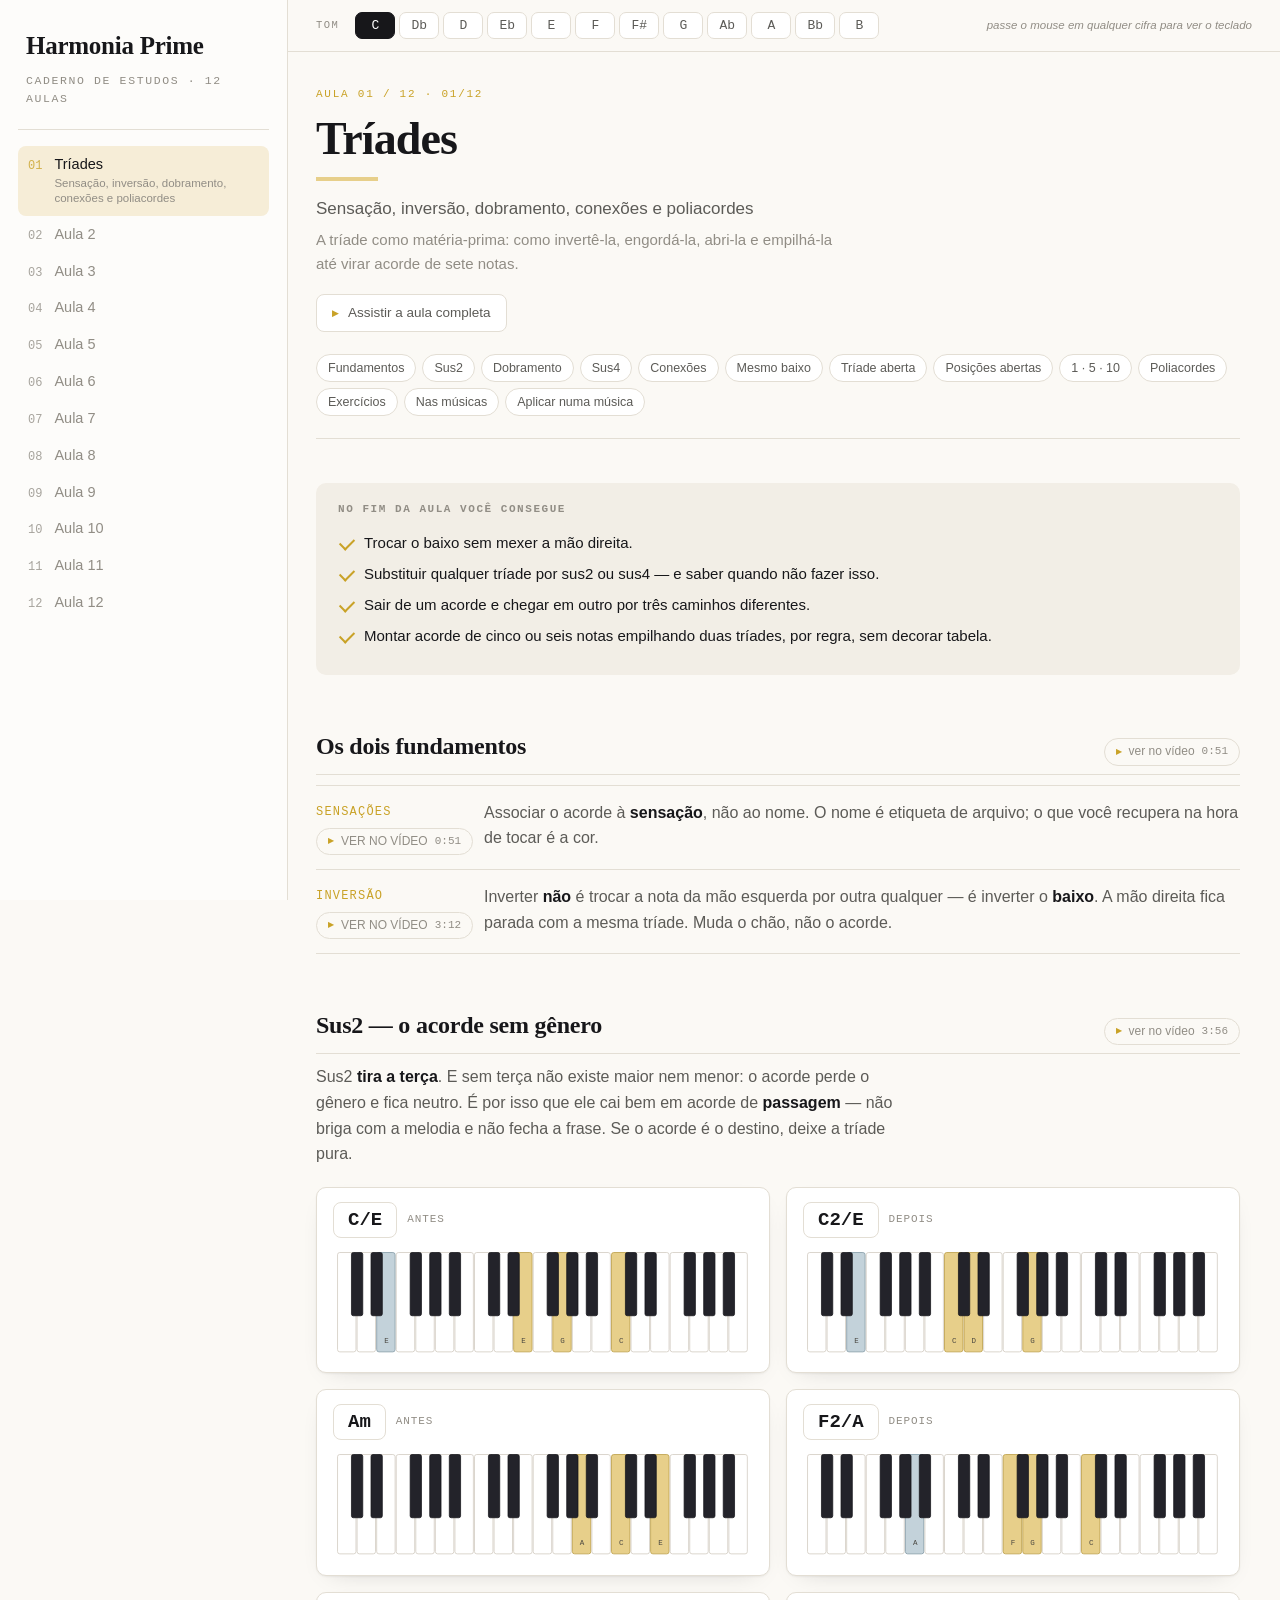
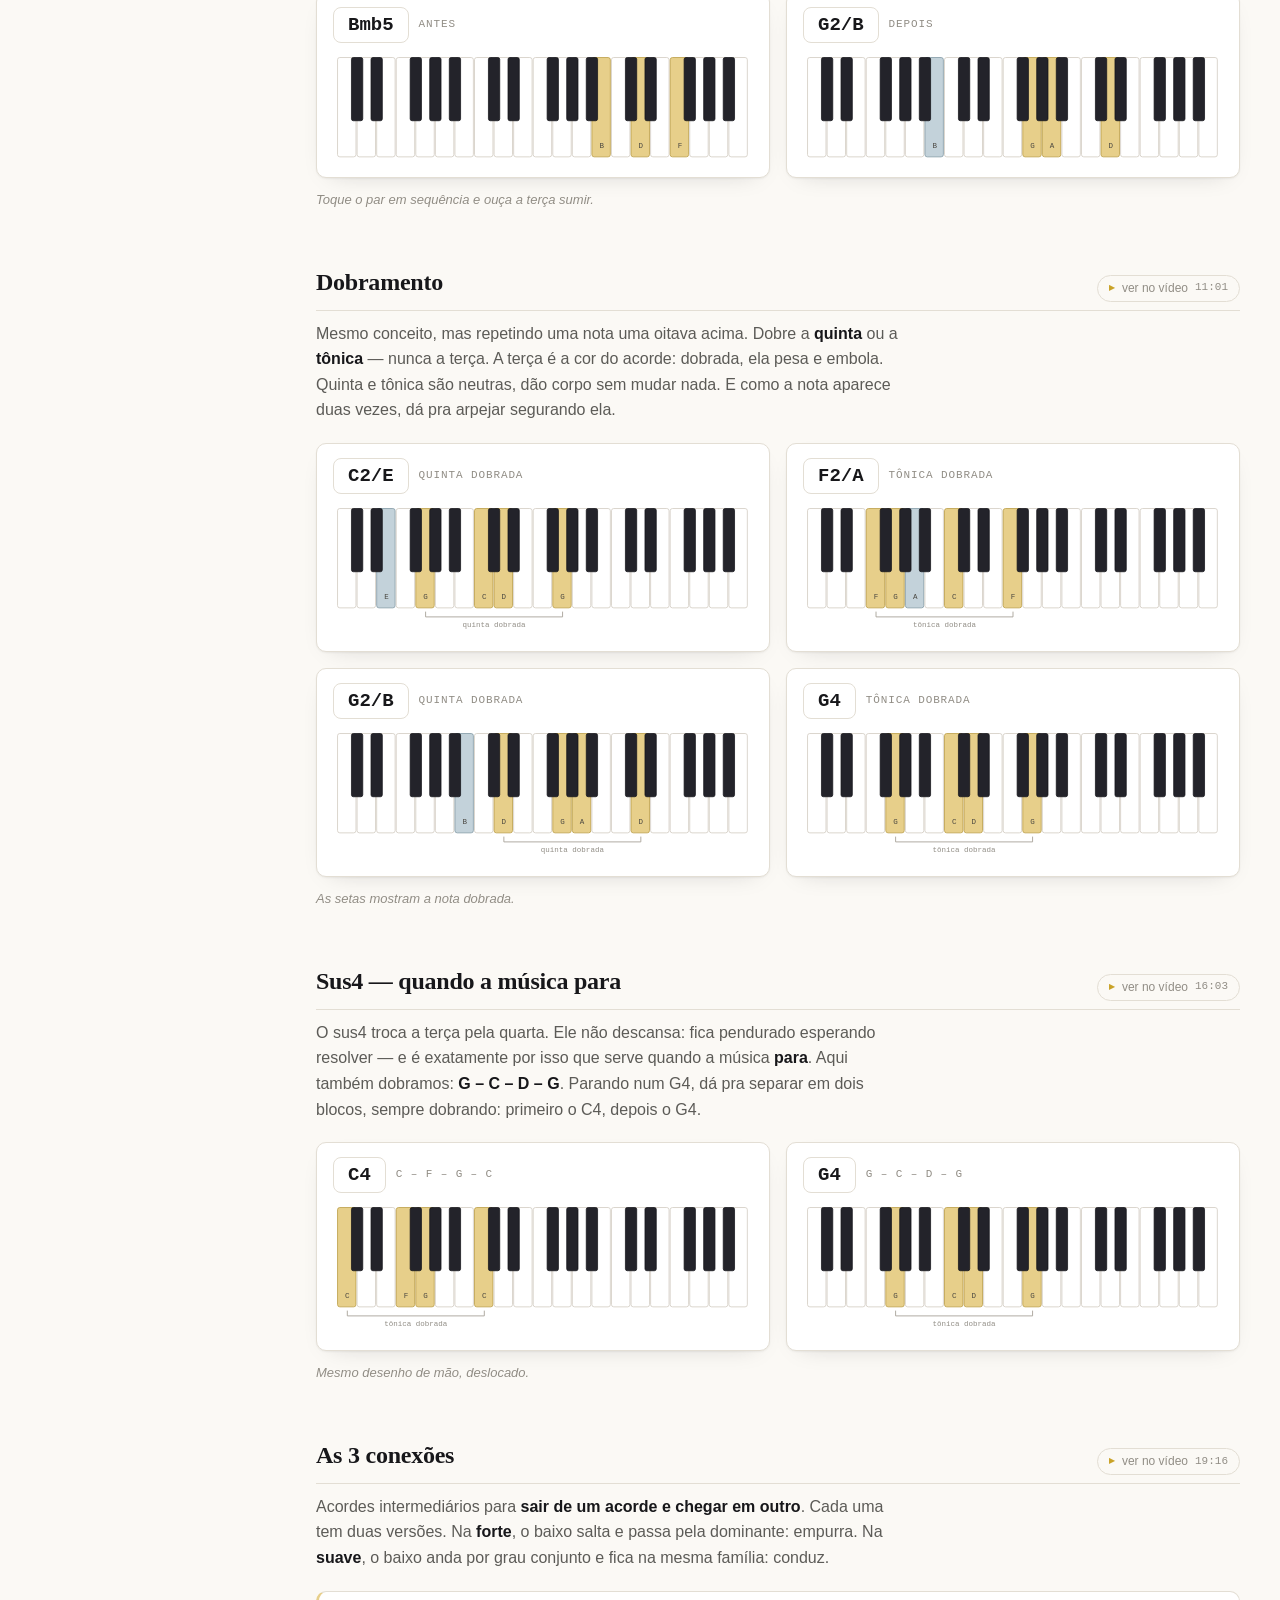
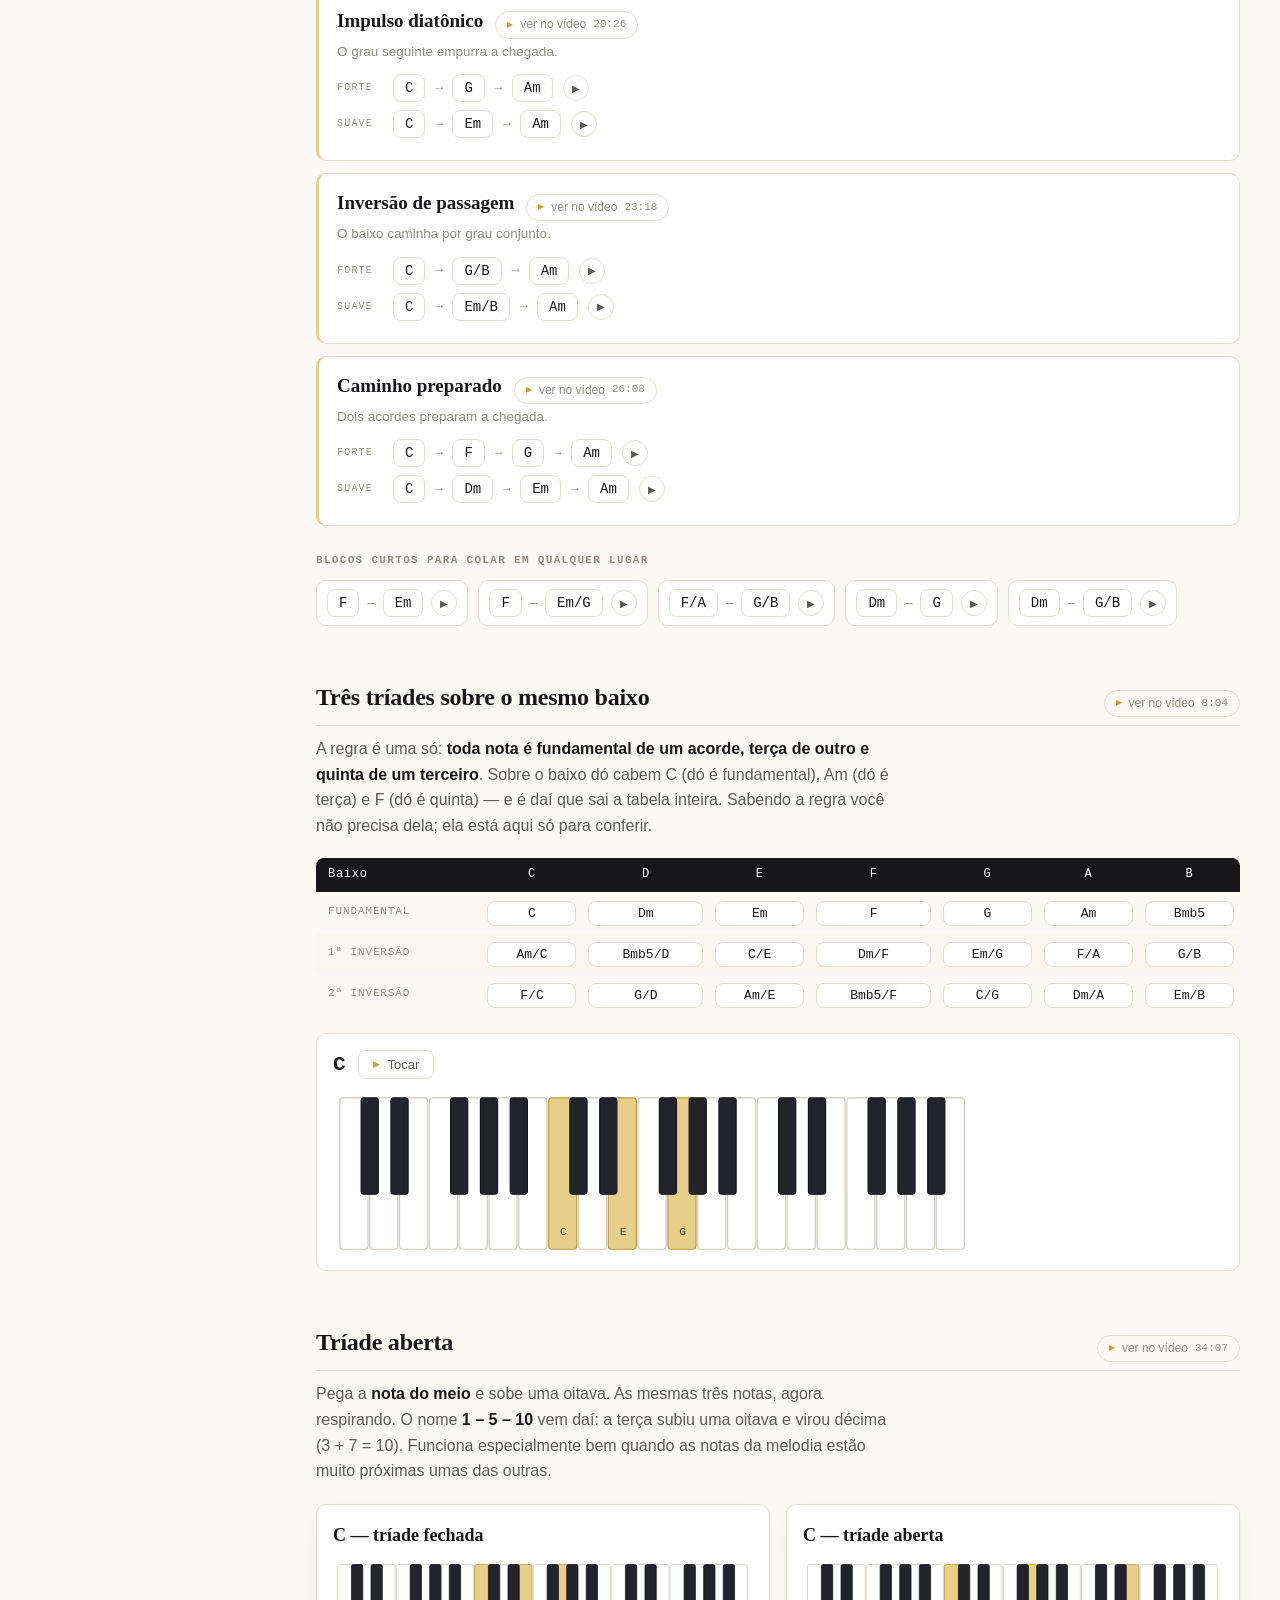
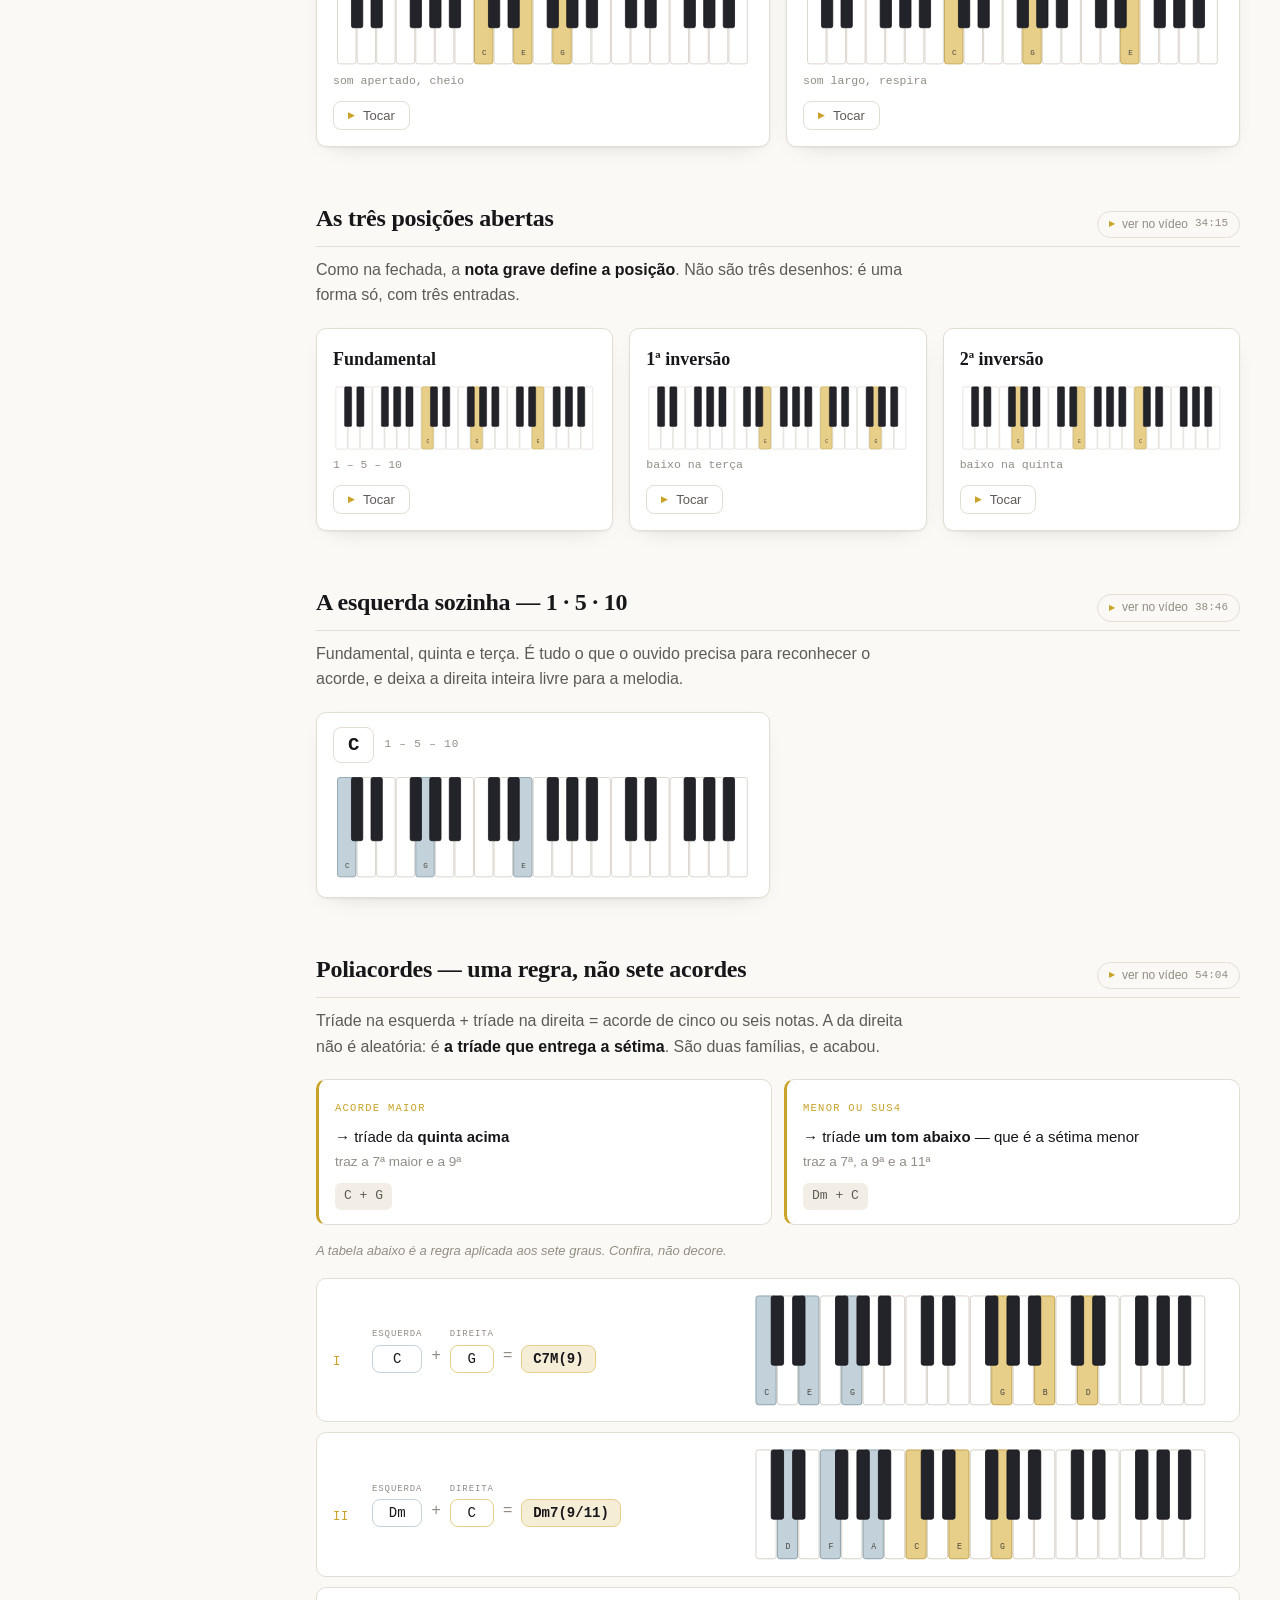
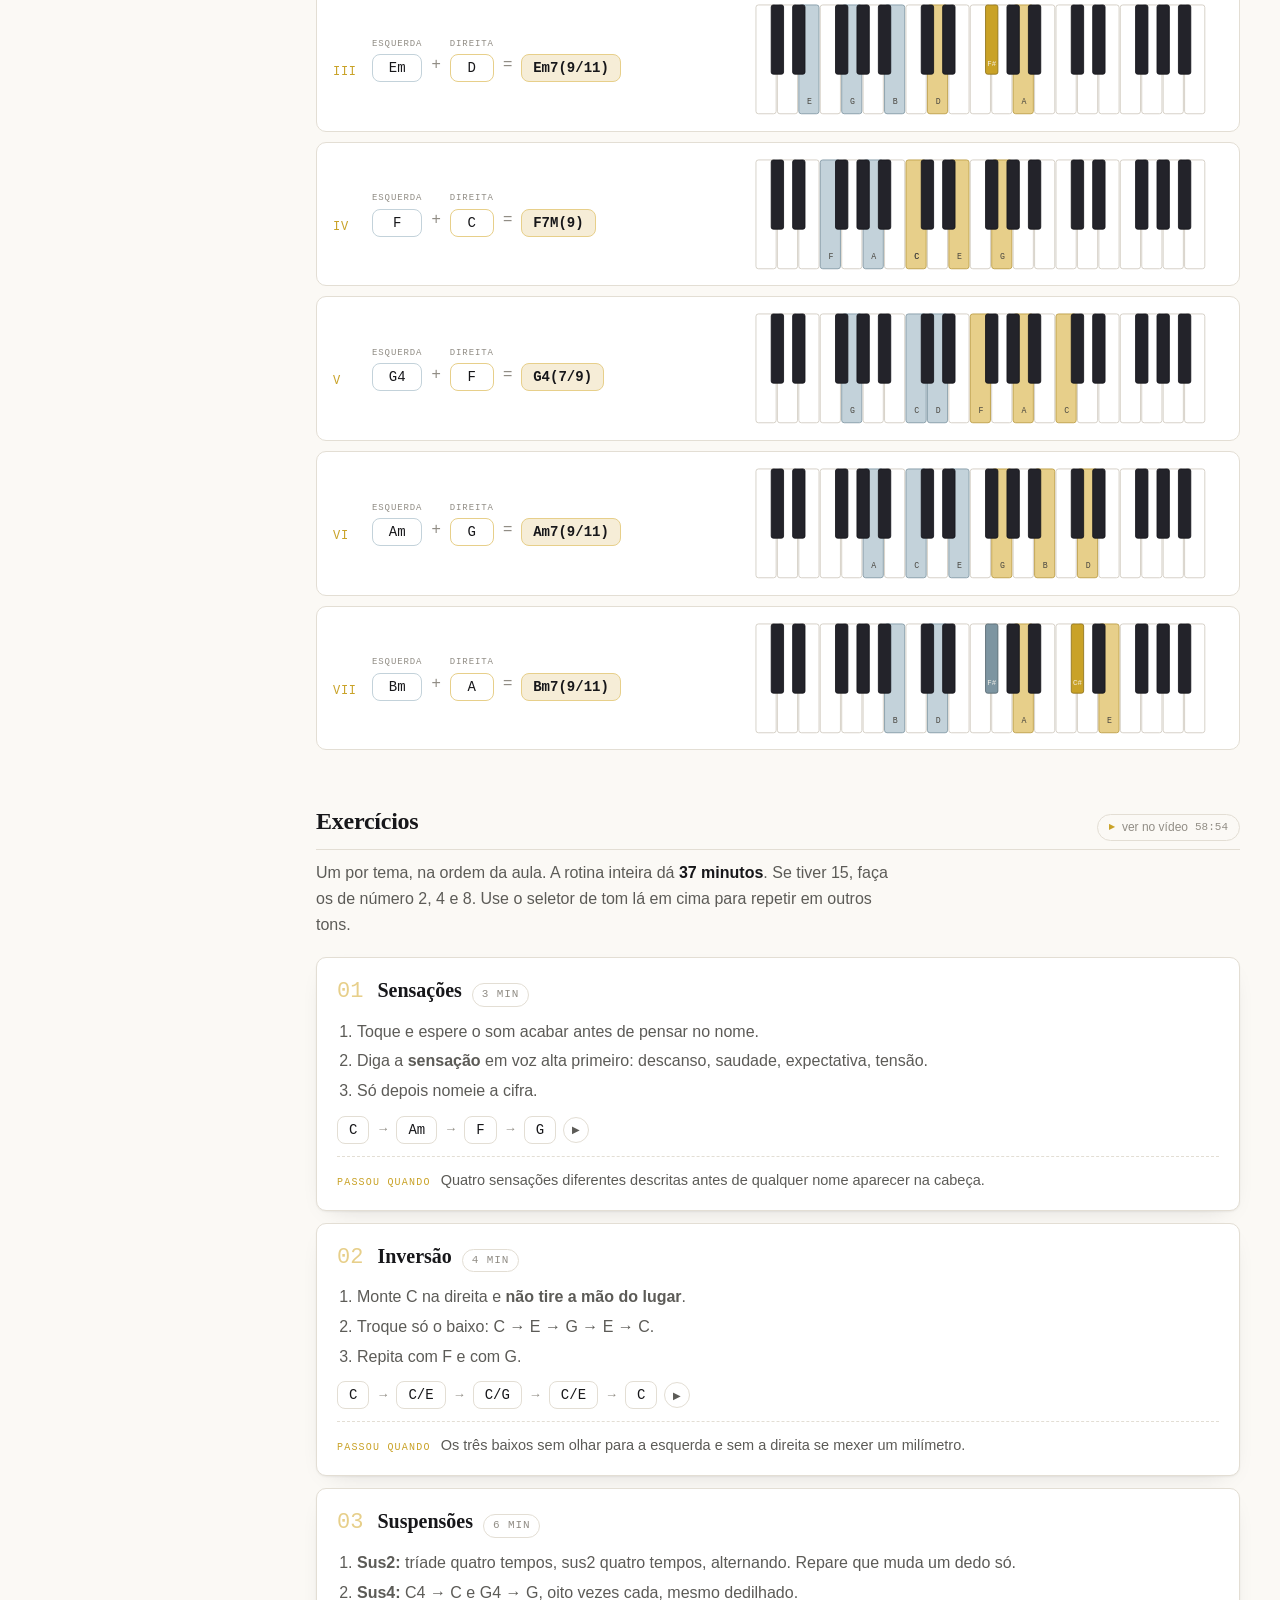
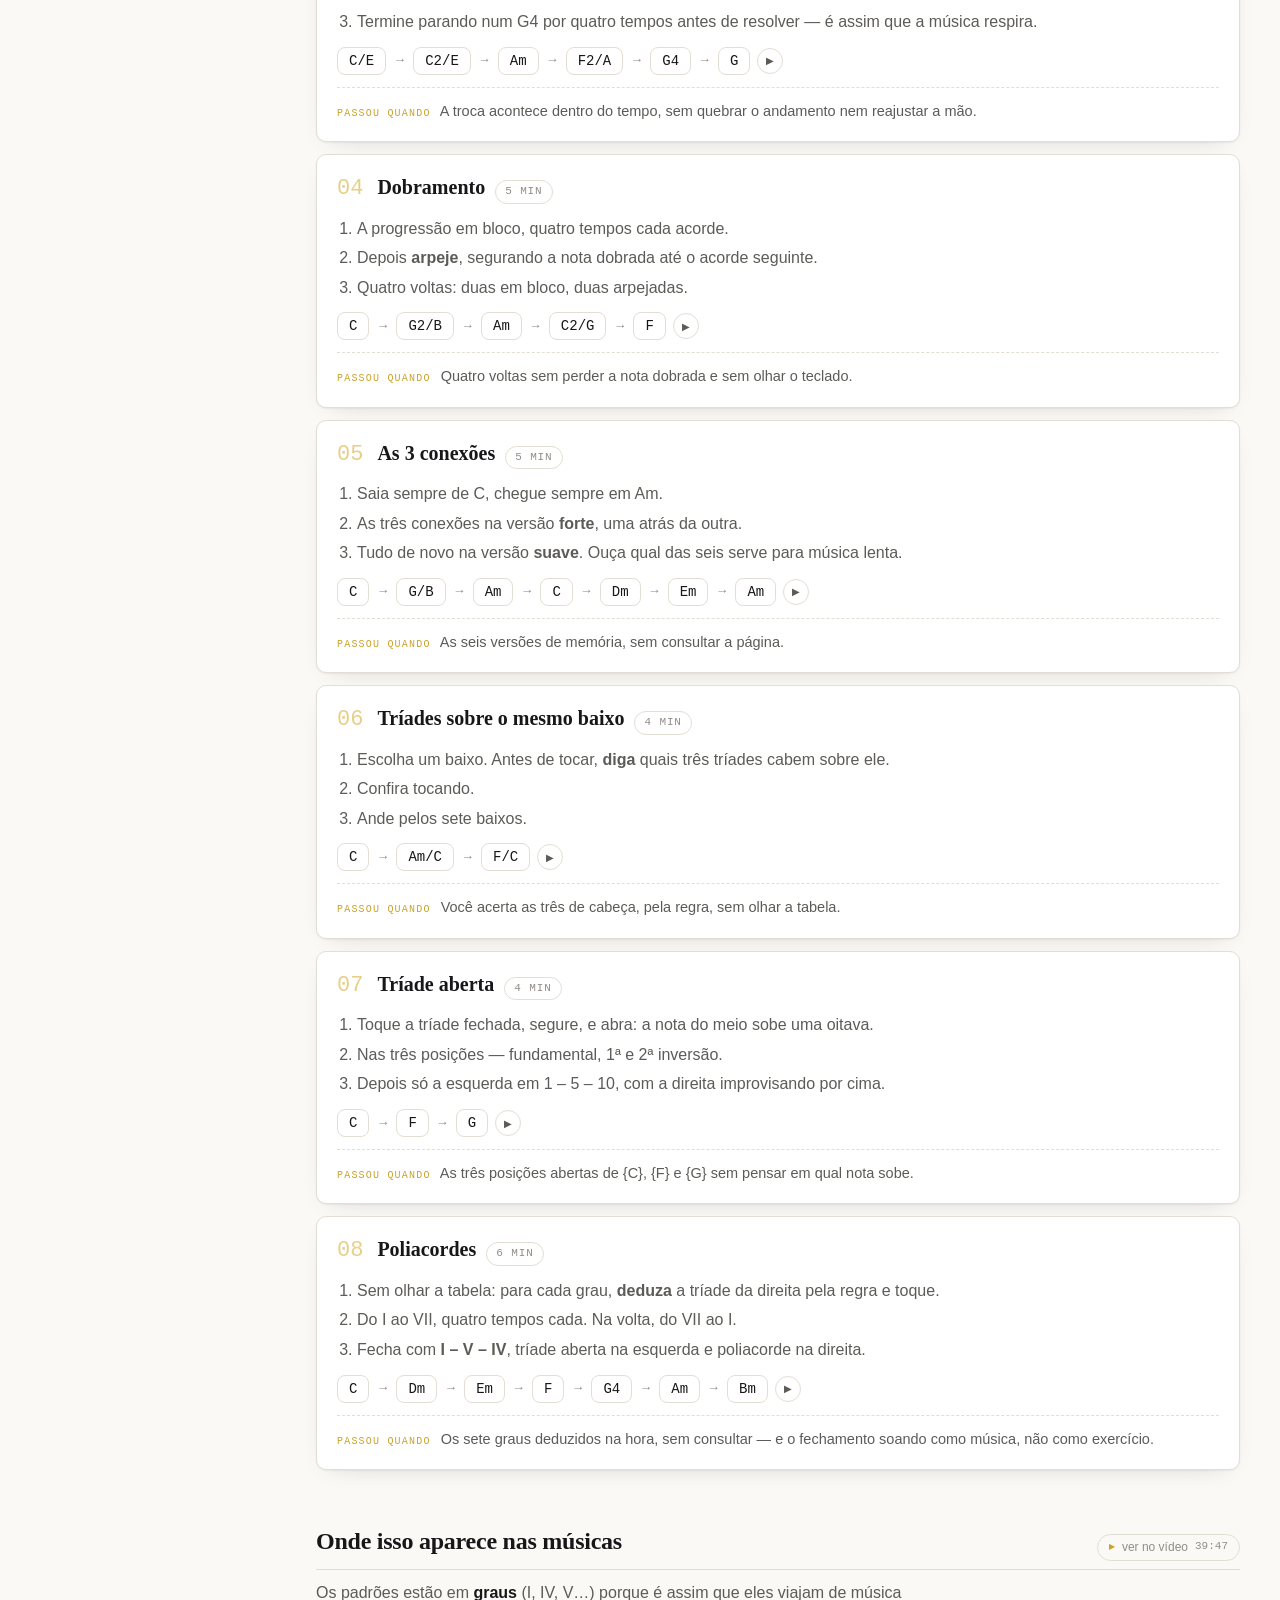
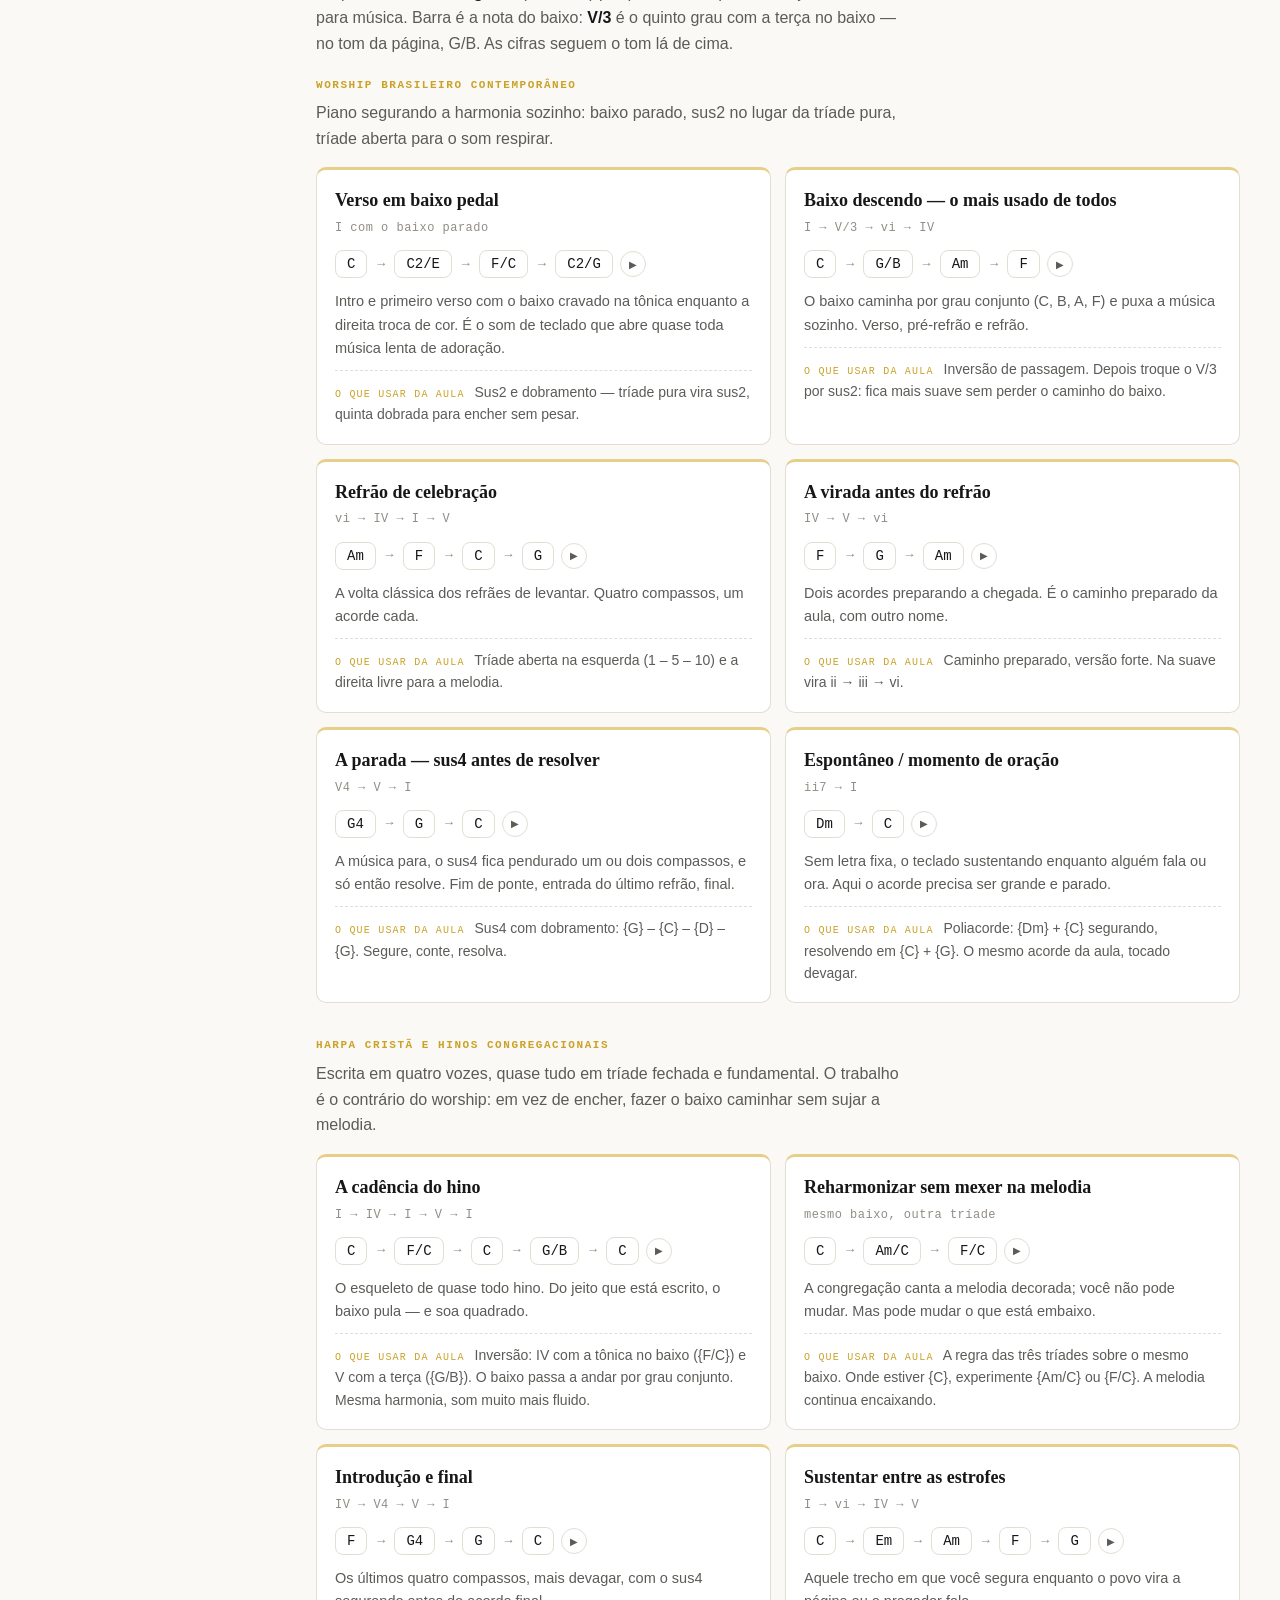
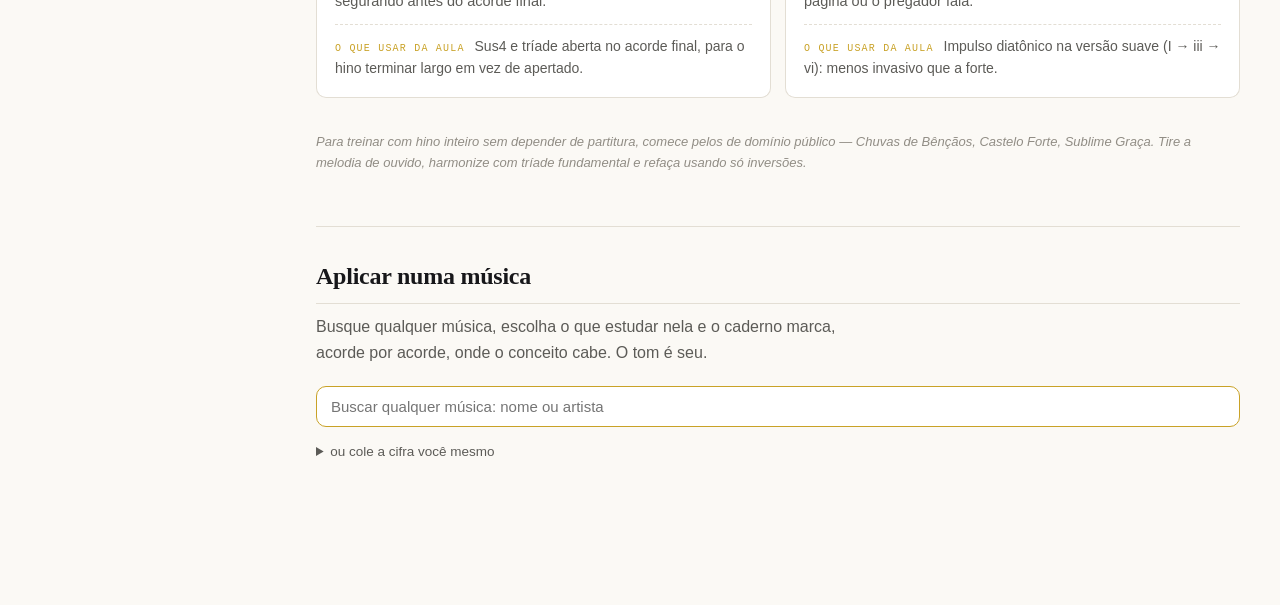
==== index.html @ dd2d5e4b "chore: move o site para a raiz para publicar no GitHub Pages O Pages só serve da raiz do repositório" ====
<!DOCTYPE html>
<html lang="pt-BR">
<head>
<meta charset="utf-8">
<meta name="viewport" content="width=device-width, initial-scale=1, viewport-fit=cover">
<title>Harmonia Prime — caderno de estudos</title>
<meta name="description" content="Caderno interativo de harmonia: anotações das aulas com teclado, som e transposição de tom.">
<meta name="theme-color" content="#fbf9f5">
<link rel="stylesheet" href="css/estilo.css">
<link rel="icon" href="data:image/svg+xml,<svg xmlns='http://www.w3.org/2000/svg' viewBox='0 0 32 32'><rect width='32' height='32' rx='6' fill='%2317171a'/><rect x='7' y='8' width='4' height='16' fill='%23fff'/><rect x='12' y='8' width='4' height='16' fill='%23c9a227'/><rect x='17' y='8' width='4' height='16' fill='%23fff'/><rect x='22' y='8' width='3' height='16' fill='%23c9a227'/></svg>">
</head>
<body>

<div class="layout">

  <aside class="lateral" id="lateral">
    <div class="marca">
      <h1>Harmonia Prime</h1>
      <p class="sub">Caderno de estudos · 12 aulas</p>
    </div>
    <nav id="lista-aulas"></nav>
  </aside>

  <div id="fundo-menu"></div>

  <div class="principal">
    <div class="barra-tom">
      <button id="abrir-menu" type="button" aria-label="Abrir menu de aulas">☰</button>
      <span class="rotulo">Tom</span>
      <div id="seletor-tom"></div>
      <span class="pista">passe o mouse em qualquer cifra para ver o teclado</span>
    </div>
    <main class="conteudo" id="conteudo"></main>
  </div>

</div>

<script src="js/musica.js"></script>
<script src="js/teclado.js"></script>
<script src="js/cifras.js"></script>
<script src="js/aplicar.js"></script>
<script src="conteudo/aulas.js"></script>
<script src="js/app.js"></script>
</body>
</html>
---- css/estilo.css ----
/* ===========================================================
   Harmonia Prime — estilo
   =========================================================== */

:root {
  --fundo: #fbf9f5;
  --fundo-cartao: #ffffff;
  --fundo-suave: #f2eee6;
  --tinta: #17171a;
  --tinta-suave: #5c5b57;
  --tinta-fraca: #918d85;
  --linha: #e3ded4;
  --ouro: #c9a227;
  --ouro-claro: #e7cf8a;
  --ouro-fundo: #f6edd7;
  --aco: #8fa6b2;
  --aco-claro: #c3d2da;
  --serif: 'Iowan Old Style', 'Palatino Linotype', Palatino, Georgia, 'Times New Roman', serif;
  --sans: -apple-system, BlinkMacSystemFont, 'Segoe UI', Inter, Roboto, Helvetica, Arial, sans-serif;
  --mono: ui-monospace, SFMono-Regular, Menlo, Consolas, monospace;
  --raio: 10px;
  --sombra: 0 1px 2px rgba(23, 23, 26, .05), 0 8px 24px -16px rgba(23, 23, 26, .25);
}

* { box-sizing: border-box; }

html { -webkit-text-size-adjust: 100%; }

body {
  margin: 0;
  background: var(--fundo);
  color: var(--tinta);
  font-family: var(--sans);
  font-size: 16px;
  line-height: 1.6;
  -webkit-font-smoothing: antialiased;
}

button { font-family: inherit; cursor: pointer; }

/* ---------- estrutura ---------- */

.layout { display: flex; min-height: 100vh; }

.lateral {
  width: 288px;
  flex: 0 0 288px;
  border-right: 1px solid var(--linha);
  background: #fdfcfa;
  padding: 26px 18px 40px;
  position: sticky;
  top: 0;
  height: 100vh;
  overflow-y: auto;
}

.marca { padding: 0 8px 20px; border-bottom: 1px solid var(--linha); margin-bottom: 16px; }
.marca h1 {
  font-family: var(--serif);
  font-size: 25px;
  margin: 0;
  letter-spacing: -.01em;
}
.marca .sub {
  font-size: 11.5px;
  text-transform: uppercase;
  letter-spacing: .14em;
  color: var(--tinta-fraca);
  margin: 6px 0 0;
  font-family: var(--mono);
}

.item-aula {
  display: flex;
  gap: 12px;
  align-items: baseline;
  width: 100%;
  text-align: left;
  background: none;
  border: 0;
  border-radius: 8px;
  padding: 9px 10px;
  color: var(--tinta-suave);
  transition: background .12s, color .12s;
}
.item-aula:hover { background: var(--fundo-suave); color: var(--tinta); }
.item-aula.atual { background: var(--ouro-fundo); color: var(--tinta); }
.item-aula.atual .item-num { color: var(--ouro); }
.item-aula.pendente { color: var(--tinta-fraca); }
.item-num { font-family: var(--mono); font-size: 12px; opacity: .8; }
.item-txt { display: flex; flex-direction: column; }
.item-titulo { font-size: 14.5px; line-height: 1.3; }
.item-sub { font-size: 11.5px; color: var(--tinta-fraca); line-height: 1.35; margin-top: 2px; }

.principal { flex: 1; min-width: 0; }

/* ---------- barra de tom ---------- */

.barra-tom {
  position: sticky;
  top: 0;
  z-index: 20;
  background: rgba(251, 249, 245, .93);
  backdrop-filter: blur(8px);
  border-bottom: 1px solid var(--linha);
  padding: 10px 28px;
  display: flex;
  align-items: center;
  gap: 14px;
}
.barra-tom .rotulo {
  font-family: var(--mono);
  font-size: 10.5px;
  letter-spacing: .14em;
  text-transform: uppercase;
  color: var(--tinta-fraca);
  white-space: nowrap;
}
#seletor-tom { display: flex; gap: 4px; overflow-x: auto; scrollbar-width: none; padding: 2px; }
#seletor-tom::-webkit-scrollbar { display: none; }
.tom {
  border: 1px solid var(--linha);
  background: #fff;
  color: var(--tinta-suave);
  border-radius: 7px;
  padding: 5px 10px;
  font-size: 13px;
  font-family: var(--mono);
  min-width: 40px;
  transition: all .12s;
}
.tom:hover { border-color: var(--ouro-claro); color: var(--tinta); }
.tom.atual {
  background: var(--tinta);
  border-color: var(--tinta);
  color: #fff;
}

.barra-tom .pista {
  margin-left: auto;
  font-size: 11.5px;
  color: var(--tinta-fraca);
  white-space: nowrap;
  font-style: italic;
}
@media (max-width: 1180px) { .barra-tom .pista { display: none; } }

#abrir-menu {
  display: none;
  border: 1px solid var(--linha);
  background: #fff;
  border-radius: 8px;
  padding: 6px 10px;
  font-size: 16px;
  line-height: 1;
}

#fundo-menu { display: none; }

/* ---------- conteúdo ---------- */

.conteudo { padding: 34px 28px 100px; max-width: 980px; }

.cabecalho-aula { margin-bottom: 40px; }
.aula-kicker {
  font-family: var(--mono);
  font-size: 11px;
  letter-spacing: .16em;
  text-transform: uppercase;
  color: var(--ouro);
  margin: 0 0 10px;
}
.aula-titulo {
  font-family: var(--serif);
  font-size: clamp(32px, 5vw, 46px);
  line-height: 1.08;
  margin: 0;
  letter-spacing: -.02em;
}
.aula-titulo::after {
  content: '';
  display: block;
  width: 62px;
  height: 4px;
  background: var(--ouro-claro);
  margin-top: 14px;
}
.aula-subtitulo { font-size: 17px; color: var(--tinta-suave); margin: 14px 0 0; }
.aula-resumo { font-size: 15px; color: var(--tinta-fraca); margin: 6px 0 0; max-width: 62ch; }

/* ver no vídeo */
.titulo-bloco { display: flex; align-items: baseline; justify-content: space-between; gap: 16px; flex-wrap: wrap; }
.ver-video {
  font-family: var(--sans);
  font-size: 12px;
  font-weight: 400;
  letter-spacing: 0;
  color: var(--tinta-fraca);
  text-decoration: none;
  border: 1px solid var(--linha);
  border-radius: 999px;
  padding: 3px 11px;
  display: inline-flex;
  align-items: center;
  gap: 7px;
  white-space: nowrap;
  transition: all .12s;
}
.ver-video:hover { border-color: var(--ouro); color: var(--tinta); background: var(--ouro-fundo); }
.ver-video .ico { font-size: 8px; color: var(--ouro); }
.ver-video .tempo { font-family: var(--mono); font-size: 11px; }

.assistir-aula {
  display: inline-flex;
  align-items: center;
  gap: 9px;
  margin-top: 18px;
  font-size: 13.5px;
  color: var(--tinta-suave);
  text-decoration: none;
  border: 1px solid var(--linha);
  background: #fff;
  border-radius: 8px;
  padding: 7px 15px;
  transition: all .12s;
}
.assistir-aula:hover { border-color: var(--ouro); color: var(--tinta); }
.assistir-aula .ico { font-size: 9px; color: var(--ouro); }

/* índice da aula */
.indice {
  display: flex;
  flex-wrap: wrap;
  gap: 6px;
  margin: -18px 0 44px;
  padding-bottom: 22px;
  border-bottom: 1px solid var(--linha);
}
.indice-item {
  font-size: 12.5px;
  color: var(--tinta-suave);
  text-decoration: none;
  border: 1px solid var(--linha);
  border-radius: 999px;
  padding: 3px 11px;
  background: #fff;
  transition: all .12s;
}
.indice-item:hover { border-color: var(--ouro); color: var(--tinta); background: var(--ouro-fundo); }

/* objetivo da aula */
.bloco-objetivo {
  background: var(--fundo-suave);
  border-radius: var(--raio);
  padding: 18px 22px 20px;
  margin-bottom: 44px;
}
.titulo-objetivo {
  font-family: var(--mono);
  font-size: 11px;
  text-transform: uppercase;
  letter-spacing: .14em;
  color: var(--tinta-fraca);
  margin: 0 0 12px;
}
.lista-objetivo { margin: 0; padding: 0; list-style: none; }
.lista-objetivo li {
  position: relative;
  padding-left: 26px;
  margin-bottom: 7px;
  color: var(--tinta);
  font-size: 15px;
}
.lista-objetivo li::before {
  content: '';
  position: absolute;
  left: 2px; top: 7px;
  width: 12px; height: 7px;
  border-left: 2px solid var(--ouro);
  border-bottom: 2px solid var(--ouro);
  transform: rotate(-45deg);
}

/* regras (poliacordes) */
.regras {
  display: grid;
  grid-template-columns: 1fr 1fr;
  gap: 12px;
  margin-bottom: 16px;
}
.regra {
  border: 1px solid var(--linha);
  border-left: 3px solid var(--ouro);
  border-radius: var(--raio);
  background: var(--fundo-cartao);
  padding: 13px 16px 14px;
}
.regra-nome {
  font-family: var(--mono);
  font-size: 10.5px;
  text-transform: uppercase;
  letter-spacing: .12em;
  color: var(--ouro);
}
.regra-corpo { margin: 6px 0 8px; color: var(--tinta); font-size: 15px; }
.regra-resultado { color: var(--tinta-fraca); font-size: 13.5px; }
.regra-exemplo {
  font-family: var(--mono);
  font-size: 13px;
  color: var(--tinta-suave);
  background: var(--fundo-suave);
  border-radius: 6px;
  padding: 3px 9px;
  display: inline-block;
}
.legenda-topo { margin: 0 0 16px; }
.sub-titulo {
  font-family: var(--mono);
  font-size: 11px;
  text-transform: uppercase;
  letter-spacing: .12em;
  color: var(--tinta-fraca);
  margin: 26px 0 10px;
}

@media (max-width: 760px) {
  .regras { grid-template-columns: 1fr; }
}

.bloco { margin: 0 0 52px; scroll-margin-top: 72px; }
.titulo-bloco {
  font-family: var(--serif);
  font-size: 24px;
  margin: 0 0 10px;
  letter-spacing: -.01em;
  padding-bottom: 8px;
  border-bottom: 1px solid var(--linha);
}
.texto-bloco { color: var(--tinta-suave); max-width: 66ch; margin: 0 0 20px; }
.texto-bloco b, .conceito-texto b { color: var(--tinta); font-weight: 600; }
.legenda { font-size: 13px; color: var(--tinta-fraca); font-style: italic; margin-top: 12px; }

/* conceitos (duas colunas, igual ao caderno) */
.conceitos { border-top: 1px solid var(--linha); }
.conceito-linha {
  display: grid;
  grid-template-columns: 150px 1fr;
  gap: 18px;
  padding: 14px 0;
  border-bottom: 1px solid var(--linha);
}
.conceito-termo {
  font-family: var(--mono);
  font-size: 12px;
  text-transform: uppercase;
  letter-spacing: .1em;
  color: var(--ouro);
  padding-top: 3px;
}
.conceito-texto { color: var(--tinta-suave); }

/* ---------- chips de cifra ---------- */

.chip {
  border: 1px solid var(--linha);
  background: #fff;
  border-radius: 8px;
  padding: 5px 11px;
  font-family: var(--mono);
  font-size: 14px;
  color: var(--tinta);
  transition: all .12s;
  white-space: nowrap;
}
.chip:hover { border-color: var(--ouro); background: var(--ouro-fundo); }
.chip.ativo, .chip.atual {
  background: var(--tinta);
  border-color: var(--tinta);
  color: #fff;
}
.chip.grande { font-size: 19px; padding: 6px 14px; font-weight: 600; }
.chip.resultado { background: var(--ouro-fundo); border-color: var(--ouro-claro); font-weight: 600; }
.chip.esq { border-color: var(--aco-claro); }
.chip.dir { border-color: var(--ouro-claro); }

.mini-play {
  border: 1px solid var(--linha);
  background: #fff;
  color: var(--tinta-suave);
  border-radius: 999px;
  width: 26px; height: 26px;
  font-size: 10px;
  display: inline-flex; align-items: center; justify-content: center;
  flex: 0 0 auto;
}
.mini-play:hover { border-color: var(--ouro); color: var(--ouro); }

.btn-tocar {
  border: 1px solid var(--linha);
  background: #fff;
  color: var(--tinta-suave);
  border-radius: 8px;
  padding: 6px 14px;
  font-size: 13px;
  display: inline-flex; align-items: center; gap: 8px;
}
.btn-tocar:hover { border-color: var(--ouro); color: var(--tinta); }
.btn-tocar .ico { font-size: 9px; color: var(--ouro); }

.seta-seq { color: var(--tinta-fraca); font-size: 13px; }

/* ---------- teclado ---------- */

.caixa-teclado { width: 100%; margin: 10px 0 0; }
.teclado { width: 100%; height: auto; display: block; max-width: 640px; }
.tecla.branca { fill: #fff; stroke: #cfc9be; stroke-width: 1; }
.tecla.preta { fill: #23232a; stroke: #14141a; stroke-width: 1; }
.tecla.acesa-dir { fill: var(--ouro-claro); stroke: #b99a3f; }
.tecla.preta.acesa-dir { fill: #c9a227; stroke: #8d7018; }
.tecla.acesa-esq { fill: var(--aco-claro); stroke: #7d95a1; }
.tecla.preta.acesa-esq { fill: #7d95a1; stroke: #55666f; }
.tecla { cursor: pointer; transition: fill .08s; }
.tecla:hover { fill: #f0e6cd; }
.tecla.preta:hover { fill: #4a4a58; }
.tecla.tocando { fill: var(--ouro) !important; }

.rotulo-nota { font-family: var(--mono); font-size: 10px; fill: #4a4740; pointer-events: none; }
.rotulo-nota.em-preta { fill: #f5f2ea; font-size: 9px; }
.seta { stroke: #a9a49a; stroke-width: 1.2; fill: none; }
.rotulo-marcador { font-family: var(--mono); font-size: 10px; fill: var(--tinta-fraca); }

/* ---------- cartões de acorde ---------- */

.grade-acordes {
  display: grid;
  grid-template-columns: repeat(auto-fill, minmax(300px, 1fr));
  gap: 16px;
}
.card-acorde {
  background: var(--fundo-cartao);
  border: 1px solid var(--linha);
  border-radius: var(--raio);
  padding: 14px 16px 16px;
  box-shadow: var(--sombra);
}
.card-topo { display: flex; align-items: center; gap: 10px; flex-wrap: wrap; }
.card-nota {
  font-family: var(--mono);
  font-size: 11px;
  text-transform: uppercase;
  letter-spacing: .08em;
  color: var(--tinta-fraca);
}

/* ---------- sequência ---------- */

.sequencia {
  background: var(--fundo-cartao);
  border: 1px solid var(--linha);
  border-radius: var(--raio);
  padding: 16px;
  box-shadow: var(--sombra);
}
.sequencia-chips { display: flex; align-items: center; gap: 8px; flex-wrap: wrap; }
.sequencia-acoes { margin-top: 12px; }
.sequencia-visor { margin-top: 4px; }

.grade-grupos { display: flex; flex-wrap: wrap; gap: 10px; }
.grupo-curto {
  display: flex; align-items: center; gap: 8px;
  border: 1px solid var(--linha);
  background: var(--fundo-cartao);
  border-radius: var(--raio);
  padding: 8px 10px;
}

/* ---------- conexões ---------- */

.card-conexao {
  background: var(--fundo-cartao);
  border: 1px solid var(--linha);
  border-left: 3px solid var(--ouro-claro);
  border-radius: var(--raio);
  padding: 14px 18px;
  margin-bottom: 12px;
}
.conexao-nome { font-family: var(--serif); font-size: 19px; margin: 0; display: flex; align-items: baseline; gap: 12px; flex-wrap: wrap; }
.conceito-termo .ver-video { margin-top: 6px; display: inline-flex; }
.conexao-desc { color: var(--tinta-fraca); font-size: 13.5px; margin: 2px 0 12px; }
.conexao-linha { display: flex; align-items: center; gap: 10px; flex-wrap: wrap; margin-bottom: 8px; }
.conexao-rotulo {
  font-family: var(--mono);
  font-size: 10px;
  text-transform: uppercase;
  letter-spacing: .12em;
  color: var(--tinta-fraca);
  width: 46px;
  flex: 0 0 46px;
}
.conexao-chips { display: flex; align-items: center; gap: 7px; flex-wrap: wrap; }

/* ---------- tabela ---------- */

.rolagem { overflow-x: auto; -webkit-overflow-scrolling: touch; }
.tabela-baixos { border-collapse: collapse; width: 100%; min-width: 620px; }
.tabela-baixos th, .tabela-baixos td { padding: 7px 6px; text-align: center; }
.tabela-baixos thead th {
  background: var(--tinta);
  color: #fff;
  font-family: var(--mono);
  font-size: 12px;
  font-weight: 500;
  letter-spacing: .06em;
}
.tabela-baixos thead th:first-child { text-align: left; padding-left: 12px; border-top-left-radius: 8px; }
.tabela-baixos thead th:last-child { border-top-right-radius: 8px; }
.tabela-baixos .rotulo-linha {
  text-align: left;
  font-family: var(--mono);
  font-size: 11px;
  text-transform: uppercase;
  letter-spacing: .08em;
  color: var(--tinta-fraca);
  font-weight: 400;
  padding-left: 12px;
  white-space: nowrap;
}
.tabela-baixos tbody tr:nth-child(even) { background: #faf7f1; }
.chip-tabela { font-size: 13px; padding: 4px 8px; width: 100%; }

.tabela-visor {
  margin-top: 18px;
  background: var(--fundo-cartao);
  border: 1px solid var(--linha);
  border-radius: var(--raio);
  padding: 14px 16px;
}
.visor-cabecalho { display: flex; align-items: center; gap: 12px; }
.visor-cifra { font-family: var(--mono); font-size: 21px; font-weight: 600; }

/* ---------- comparação ---------- */

.grade-comparacao { display: grid; grid-template-columns: 1fr 1fr; gap: 16px; }
.grade-comparacao.tres { grid-template-columns: repeat(3, 1fr); }
.card-comparacao {
  background: var(--fundo-cartao);
  border: 1px solid var(--linha);
  border-radius: var(--raio);
  padding: 16px;
  box-shadow: var(--sombra);
}
.comparacao-rotulo { font-family: var(--serif); font-size: 18px; margin: 0 0 4px; }
.comparacao-legenda { font-family: var(--mono); font-size: 11.5px; color: var(--tinta-fraca); margin: 4px 0 10px; }

/* ---------- poliacordes ---------- */

.lista-poli { display: flex; flex-direction: column; gap: 10px; }
.poli-linha {
  display: grid;
  grid-template-columns: minmax(300px, 400px) 1fr;
  gap: 18px;
  align-items: center;
  background: var(--fundo-cartao);
  border: 1px solid var(--linha);
  border-radius: var(--raio);
  padding: 12px 16px;
}
.poli-formula { display: flex; align-items: flex-end; gap: 9px; flex-wrap: wrap; }
.poli-grau {
  font-family: var(--mono);
  font-size: 12px;
  color: var(--ouro);
  width: 30px;
  letter-spacing: .06em;
}
.poli-mao { display: flex; flex-direction: column; gap: 3px; }
.poli-etiqueta {
  font-family: var(--mono);
  font-size: 9px;
  text-transform: uppercase;
  letter-spacing: .1em;
  color: var(--tinta-fraca);
}
.poli-op { color: var(--tinta-fraca); padding-bottom: 5px; }
.poli-linha .caixa-teclado { margin: 0; }
.poli-linha .teclado { max-width: 460px; }

/* ---------- espiada no teclado ---------- */

.espia {
  position: fixed;
  z-index: 60;
  width: min(400px, calc(100vw - 20px));
  background: var(--fundo-cartao);
  border: 1px solid var(--linha);
  border-radius: var(--raio);
  padding: 10px 12px 8px;
  box-shadow: 0 2px 6px rgba(23, 23, 26, .06), 0 18px 40px -14px rgba(23, 23, 26, .35);
  opacity: 0;
  visibility: hidden;
  transform: translateY(4px);
  transition: opacity .13s ease, transform .13s ease, visibility .13s;
  pointer-events: none;
}
.espia.visivel { opacity: 1; visibility: visible; transform: translateY(0); pointer-events: auto; }
.espia::after {
  content: '';
  position: absolute;
  left: 50%;
  bottom: -6px;
  width: 10px; height: 10px;
  margin-left: -5px;
  background: var(--fundo-cartao);
  border-right: 1px solid var(--linha);
  border-bottom: 1px solid var(--linha);
  transform: rotate(45deg);
}
.espia.abaixo::after { bottom: auto; top: -6px; transform: rotate(225deg); }
.espia-cabecalho {
  display: flex;
  align-items: baseline;
  gap: 10px;
  flex-wrap: wrap;
  margin-bottom: 2px;
}
.espia-cifra { font-family: var(--mono); font-size: 16px; font-weight: 600; }
.espia-notas {
  font-family: var(--mono);
  font-size: 10.5px;
  letter-spacing: .06em;
  color: var(--tinta-fraca);
}
.espia .caixa-teclado { margin: 6px 0 0; }
.espia .teclado { max-width: 100%; }

@media (hover: none) {
  .espia { width: min(340px, calc(100vw - 20px)); }
}

/* ---------- exercícios ---------- */

.linha-cifras {
  display: flex;
  align-items: center;
  gap: 7px;
  flex-wrap: wrap;
  margin: 12px 0;
}

.lista-exercicios { display: flex; flex-direction: column; gap: 12px; }
.card-exercicio {
  background: var(--fundo-cartao);
  border: 1px solid var(--linha);
  border-radius: var(--raio);
  padding: 16px 20px 18px;
  box-shadow: var(--sombra);
}
.exercicio-topo { display: flex; align-items: baseline; gap: 14px; }
.exercicio-n {
  font-family: var(--mono);
  font-size: 22px;
  color: var(--ouro-claro);
  line-height: 1;
  flex: 0 0 auto;
}
.exercicio-tit { display: flex; align-items: baseline; gap: 10px; flex-wrap: wrap; }
.exercicio-tema { font-family: var(--serif); font-size: 20px; margin: 0; }
.exercicio-tempo {
  font-family: var(--mono);
  font-size: 11px;
  letter-spacing: .08em;
  text-transform: uppercase;
  color: var(--tinta-fraca);
  border: 1px solid var(--linha);
  border-radius: 999px;
  padding: 2px 9px;
}
.exercicio-passos {
  margin: 12px 0 0;
  padding-left: 20px;
  color: var(--tinta-suave);
}
.exercicio-passos li { margin-bottom: 4px; }
.exercicio-criterio {
  margin: 12px 0 0;
  padding-top: 12px;
  border-top: 1px dashed var(--linha);
  color: var(--tinta-suave);
  font-size: 14.5px;
}
.criterio-rotulo {
  font-family: var(--mono);
  font-size: 10px;
  text-transform: uppercase;
  letter-spacing: .12em;
  color: var(--ouro);
  margin-right: 6px;
}

/* ---------- repertório ---------- */

.repertorio-grupo { margin-bottom: 34px; }
.repertorio-estilo {
  font-family: var(--mono);
  font-size: 11px;
  text-transform: uppercase;
  letter-spacing: .14em;
  color: var(--ouro);
  margin: 0 0 6px;
}
.repertorio-nota { color: var(--tinta-suave); margin: 0 0 16px; max-width: 66ch; }
.grade-padroes {
  display: grid;
  grid-template-columns: repeat(auto-fill, minmax(340px, 1fr));
  gap: 14px;
}
.card-padrao {
  background: var(--fundo-cartao);
  border: 1px solid var(--linha);
  border-top: 3px solid var(--ouro-claro);
  border-radius: var(--raio);
  padding: 16px 18px 18px;
}
.padrao-nome { font-family: var(--serif); font-size: 18px; margin: 0; }
.padrao-graus {
  font-family: var(--mono);
  font-size: 12px;
  color: var(--tinta-fraca);
  letter-spacing: .04em;
  margin: 4px 0 0;
}
.padrao-contexto { color: var(--tinta-suave); font-size: 14.5px; margin: 0 0 10px; }
.padrao-aplicar {
  margin: 0;
  padding-top: 10px;
  border-top: 1px dashed var(--linha);
  font-size: 14px;
  color: var(--tinta-suave);
}
.aplicar-rotulo {
  font-family: var(--mono);
  font-size: 10px;
  text-transform: uppercase;
  letter-spacing: .12em;
  color: var(--ouro);
  margin-right: 6px;
}

/* ---------- dica / vazio ---------- */

.bloco-dica {
  background: var(--ouro-fundo);
  border-left: 3px solid var(--ouro);
  border-radius: var(--raio);
  padding: 16px 20px;
}
.bloco-dica p { margin: 0 0 6px; color: #5a4a1e; }
.titulo-dica {
  font-family: var(--mono);
  font-size: 11px;
  text-transform: uppercase;
  letter-spacing: .14em;
  color: var(--ouro);
  margin: 0 0 8px;
}

.vazio {
  border: 1px dashed var(--linha);
  border-radius: var(--raio);
  padding: 28px;
  color: var(--tinta-suave);
  background: #fdfcfa;
}
.vazio p { margin: 0 0 8px; max-width: 60ch; }

/* ---------- aplicar numa música ---------- */

.bloco-musica { border-top: 1px solid var(--linha); padding-top: 30px; }
.musica-topo .texto-bloco { max-width: 62ch; }

/* busca */
.musica-campo {
  width: 100%;
  font-family: var(--sans);
  font-size: 15px;
  color: var(--tinta);
  background: var(--fundo-cartao);
  border: 1px solid var(--linha);
  border-radius: var(--raio);
  padding: 11px 14px;
  transition: border-color .12s;
}
.musica-campo:focus { outline: none; border-color: var(--ouro); }
.musica-estado { margin: 8px 2px 0; font-size: 13px; color: var(--tinta-fraca); }
.musica-estado a { color: var(--tinta-suave); }

.musica-achados {
  display: flex;
  flex-direction: column;
  margin-top: 8px;
  border: 1px solid var(--linha);
  border-radius: var(--raio);
  overflow: hidden;
  background: var(--fundo-cartao);
}
.musica-achados:empty { display: none; }
.musica-achado {
  display: flex;
  align-items: baseline;
  gap: 10px;
  text-align: left;
  padding: 9px 14px;
  border: 0;
  border-bottom: 1px solid var(--linha);
  background: none;
  transition: background .1s;
}
.musica-achado:last-child { border-bottom: 0; }
.musica-achado:hover { background: var(--ouro-fundo); }
.achado-titulo { font-size: 14.5px; color: var(--tinta); }
.achado-artista { font-size: 12.5px; color: var(--tinta-fraca); }

.musica-colar { margin-top: 14px; font-size: 13.5px; }
.musica-colar summary { cursor: pointer; color: var(--tinta-suave); }
.musica-colar summary:hover { color: var(--ouro); }
.colar-dica { margin: 10px 0 8px; color: var(--tinta-fraca); font-size: 13px; }
.colar-campo {
  width: 100%;
  font-family: var(--mono);
  font-size: 12.5px;
  line-height: 1.5;
  color: var(--tinta);
  border: 1px solid var(--linha);
  border-radius: var(--raio);
  padding: 10px 12px;
  background: var(--fundo-cartao);
  resize: vertical;
}
.colar-campo:focus { outline: none; border-color: var(--ouro); }
.musica-colar .btn-tocar { margin-top: 10px; }
.colar-erro { margin: 9px 0 0; font-size: 13px; color: #9a3b2a; }
.colar-erro:empty { display: none; }

/* cabeçalho da música escolhida */
.musica-cabecalho { margin-bottom: 20px; }
.musica-id { display: flex; align-items: baseline; gap: 10px; flex-wrap: wrap; }
.musica-nome { font-family: var(--serif); font-size: 22px; margin: 0; }
.musica-artista { font-size: 13.5px; color: var(--tinta-fraca); }

.musica-acoes { display: flex; gap: 14px; margin-top: 6px; }
.musica-trocar, .musica-fonte {
  font-size: 12.5px;
  color: var(--tinta-fraca);
  background: none;
  border: 0;
  padding: 0;
  text-decoration: underline;
  text-underline-offset: 3px;
}
.musica-trocar:hover, .musica-fonte:hover { color: var(--ouro); }

.musica-rotulo {
  font-family: var(--mono);
  font-size: 10.5px;
  text-transform: uppercase;
  letter-spacing: .14em;
  color: var(--tinta-fraca);
}
.musica-tons { display: flex; align-items: center; gap: 10px; flex-wrap: wrap; margin-top: 16px; }
.musica-seletor { display: flex; gap: 4px; flex-wrap: wrap; }
.musica-original { font-size: 12px; color: var(--tinta-fraca); font-family: var(--mono); }

/* escolha do conceito */
.conceito-escolha { margin-bottom: 18px; }
.conceito-chips { display: flex; flex-wrap: wrap; gap: 6px; margin-top: 8px; }
.conceito-chip {
  display: inline-flex;
  align-items: center;
  gap: 7px;
  font-size: 13px;
  color: var(--tinta-suave);
  background: var(--fundo-cartao);
  border: 1px solid var(--linha);
  border-radius: 999px;
  padding: 5px 13px;
  transition: all .12s;
}
.conceito-chip:hover { border-color: var(--ouro); color: var(--tinta); }
.conceito-chip.ativo { background: var(--tinta); border-color: var(--tinta); color: #fff; }
.conceito-chip.vazio { opacity: .45; }
.conceito-n {
  font-family: var(--mono);
  font-size: 10.5px;
  color: var(--ouro);
  background: var(--ouro-fundo);
  border-radius: 999px;
  padding: 1px 6px;
}
.conceito-chip.ativo .conceito-n { background: rgba(255, 255, 255, .16); color: var(--ouro-claro); }

/* resumo do conceito ativo */
.conceito-resumo {
  border: 1px solid var(--ouro-claro);
  background: var(--ouro-fundo);
  border-radius: var(--raio);
  padding: 15px 18px;
  margin-bottom: 20px;
}
.resumo-topo { display: flex; align-items: center; gap: 12px; flex-wrap: wrap; }
.resumo-nome { font-family: var(--serif); font-size: 17px; margin: 0; }
.resumo-texto { margin: 5px 0 0; font-size: 14px; color: #5a4a1e; }
.resumo-vazio { margin: 10px 0 0; font-size: 13.5px; color: #5a4a1e; }
.resumo-lista { list-style: none; margin: 13px 0 0; padding: 0; display: grid; gap: 8px; }
.resumo-lista li {
  display: grid;
  grid-template-columns: auto 1fr auto;
  gap: 11px;
  align-items: baseline;
  font-size: 13.5px;
  color: #5a4a1e;
}
.resumo-onde {
  font-family: var(--mono);
  font-size: 12.5px;
  color: var(--tinta);
  background: #fff;
  border: 1px solid var(--ouro-claro);
  border-radius: 5px;
  padding: 1px 7px;
  white-space: nowrap;
}
.resumo-como { display: flex; align-items: baseline; gap: 12px; flex-wrap: wrap; }
.resumo-sug { font-family: var(--mono); font-size: 12.5px; color: var(--tinta); white-space: nowrap; }
.resumo-vezes { font-family: var(--mono); font-size: 11px; color: var(--ouro); }

/* a cifra desenhada */
.cifra-mapa {
  font-family: var(--mono);
  font-size: 13px;
  line-height: 1.45;
  overflow-x: auto;
  padding-bottom: 6px;
}
.cifra-secao { margin-bottom: 22px; min-width: max-content; }
.cifra-secao-topo { display: flex; align-items: center; gap: 9px; margin-bottom: 6px; }
.cifra-secao-nome {
  font-family: var(--mono);
  font-size: 10.5px;
  text-transform: uppercase;
  letter-spacing: .14em;
  color: var(--ouro);
}
.cifra-linha { position: relative; }
.cifra-espaco { height: 11px; }

.cifra-acordes { position: relative; height: 21px; }
.cifra-acordes.com-sugestao { height: 38px; }
.cifra-pos { position: absolute; top: 0; white-space: nowrap; transform: translateX(-4px); }

.cifra-chip {
  font-family: var(--mono);
  font-size: 13px;
  font-weight: 600;
  color: var(--tinta);
  background: none;
  border: 0;
  border-bottom: 1px solid transparent;
  padding: 0 4px;
  border-radius: 3px;
}
.cifra-chip:hover { background: var(--fundo-suave); }
.cifra-pos.marcado .cifra-chip {
  color: #8a6d10;
  background: var(--ouro-fundo);
  border-bottom-color: var(--ouro);
}
/* ocorrência seguinte da mesma receita: marca sem repetir o texto */
.cifra-pos.repetido .cifra-chip { background: none; border-bottom-style: dotted; }
.cifra-sugestao {
  display: block;
  font-size: 10.5px;
  color: var(--ouro);
  padding-left: 4px;
  margin-top: 1px;
  cursor: help;
}
.cifra-letra { white-space: pre; color: var(--tinta-suave); }

/* ---------- vídeo em pop-up ---------- */

.video-fundo {
  position: fixed;
  inset: 0;
  z-index: 90;
  display: flex;
  align-items: center;
  justify-content: center;
  padding: 20px;
  background: rgba(23, 23, 26, .62);
  -webkit-backdrop-filter: blur(3px);
  backdrop-filter: blur(3px);
  opacity: 0;
  visibility: hidden;
  transition: opacity .16s ease, visibility .16s;
}
.video-fundo.visivel { opacity: 1; visibility: visible; }

.video-caixa {
  /* nunca mais alto que a janela: a largura respeita o 16:9 mais a barra */
  width: min(980px, 100%, calc((100vh - 140px) * 1.7778));
  background: var(--fundo-cartao);
  border-radius: var(--raio);
  overflow: hidden;
  box-shadow: 0 30px 70px -20px rgba(23, 23, 26, .6);
  transform: translateY(10px) scale(.985);
  transition: transform .16s ease;
}
.video-fundo.visivel .video-caixa { transform: none; }

.video-barra {
  display: flex;
  align-items: center;
  gap: 12px;
  padding: 9px 9px 9px 16px;
  border-bottom: 1px solid var(--linha);
}
.video-titulo {
  flex: 1;
  min-width: 0;
  font-family: var(--serif);
  font-size: 15px;
  color: var(--tinta);
  white-space: nowrap;
  overflow: hidden;
  text-overflow: ellipsis;
}
.video-fechar {
  flex: 0 0 auto;
  width: 30px;
  height: 30px;
  padding: 0;
  border: 1px solid var(--linha);
  border-radius: 8px;
  background: #fff;
  color: var(--tinta-suave);
  font-size: 13px;
  line-height: 1;
  transition: all .12s;
}
.video-fechar:hover { border-color: var(--ouro); color: var(--tinta); background: var(--ouro-fundo); }

.video-moldura {
  position: relative;
  height: 0;
  padding-bottom: 56.25%;
  background: #000;
}
.video-moldura iframe {
  position: absolute;
  inset: 0;
  display: block;
  width: 100%;
  height: 100%;
  border: 0;
}

body.video-aberto { overflow: hidden; }

/* ---------- responsivo ---------- */

@media (max-width: 900px) {
  .grade-comparacao, .grade-comparacao.tres { grid-template-columns: 1fr; }
  .poli-linha { grid-template-columns: 1fr; align-items: start; }
  .conceito-linha { grid-template-columns: 1fr; gap: 4px; }
}

@media (max-width: 760px) {
  .lateral {
    position: fixed;
    z-index: 40;
    left: 0; top: 0;
    transform: translateX(-100%);
    transition: transform .2s ease;
    box-shadow: 0 0 40px rgba(0, 0, 0, .12);
  }
  body.menu-aberto .lateral { transform: translateX(0); }
  body.menu-aberto #fundo-menu {
    display: block;
    position: fixed;
    inset: 0;
    background: rgba(23, 23, 26, .3);
    z-index: 30;
  }
  #abrir-menu { display: block; }
  .conteudo { padding: 22px 16px 90px; }
  .barra-tom { padding: 8px 14px; gap: 10px; }
  .barra-tom .rotulo { display: none; }
  .grade-acordes { grid-template-columns: 1fr; }
  .video-fundo { padding: 0; align-items: flex-end; }
  .video-caixa {
    width: 100%;
    border-radius: var(--raio) var(--raio) 0 0;
    padding-bottom: env(safe-area-inset-bottom);
  }
}

@media print {
  .lateral, .barra-tom { display: none; }
}
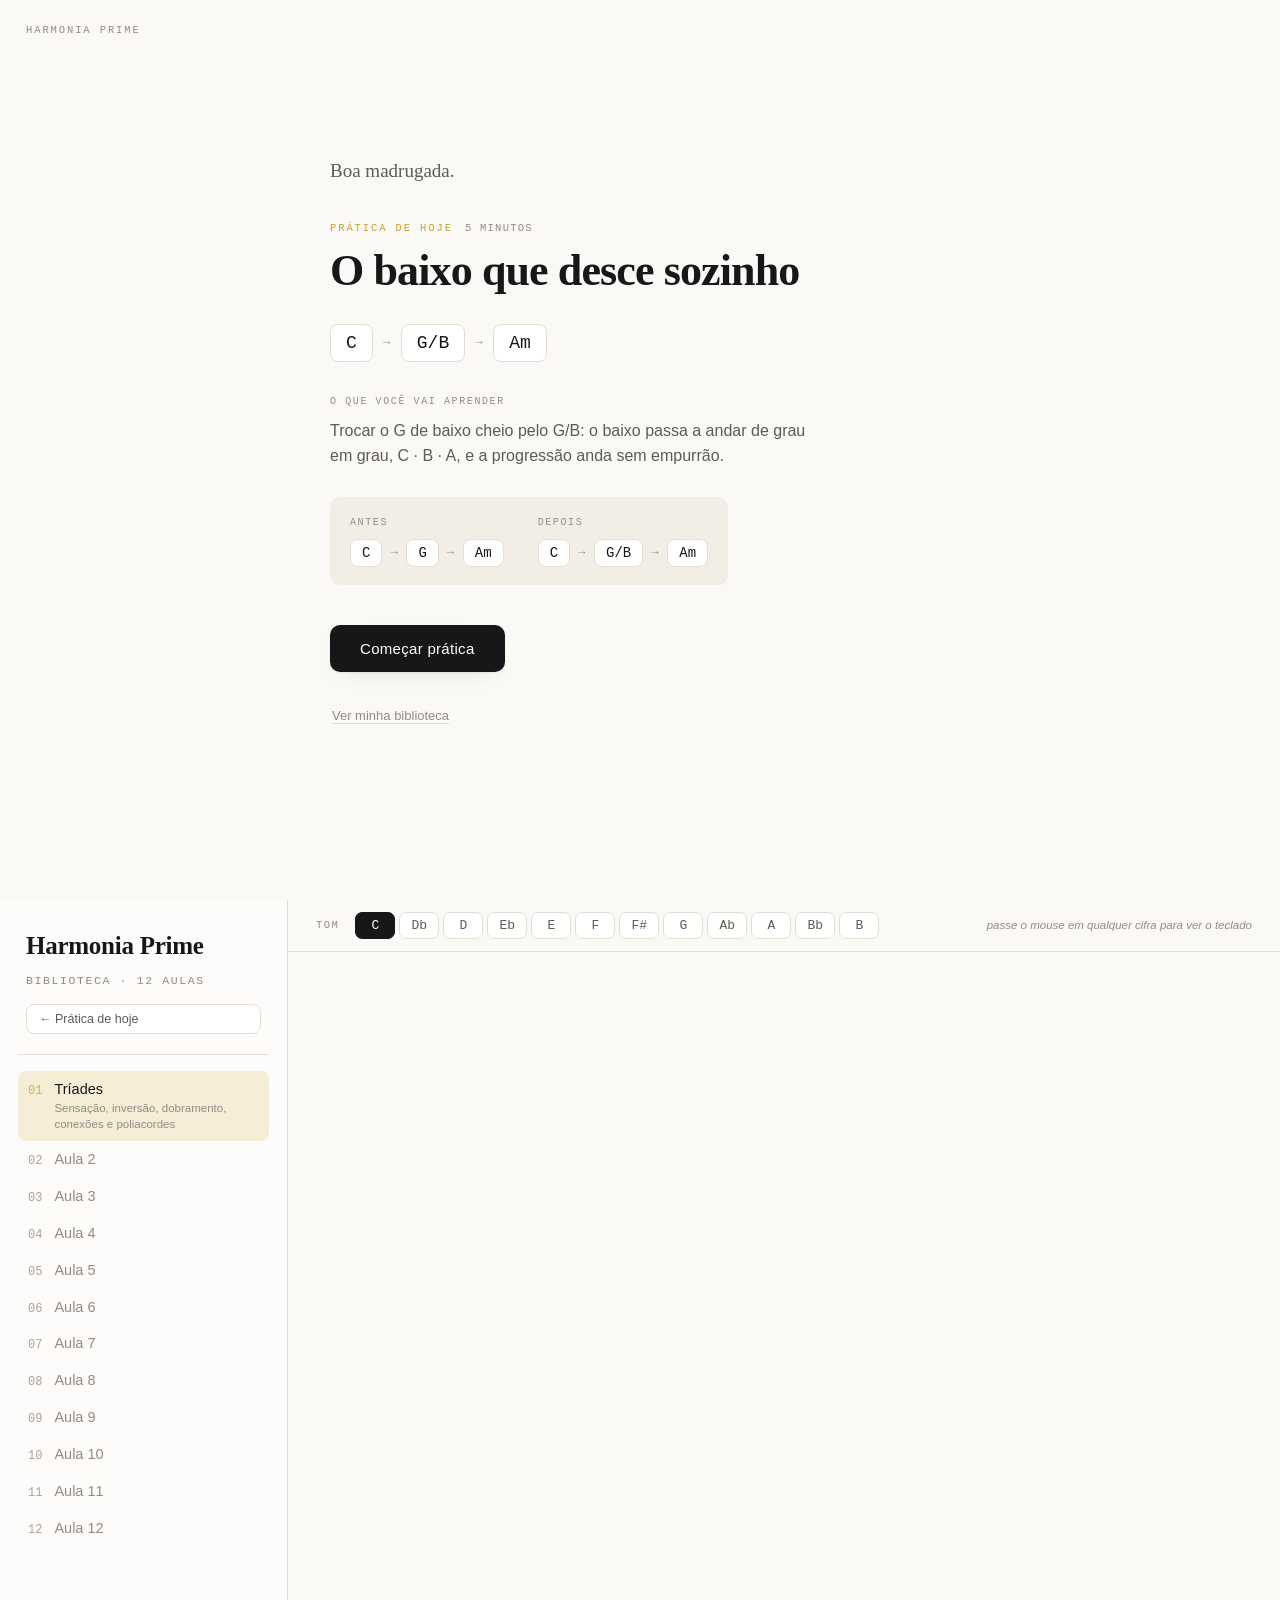
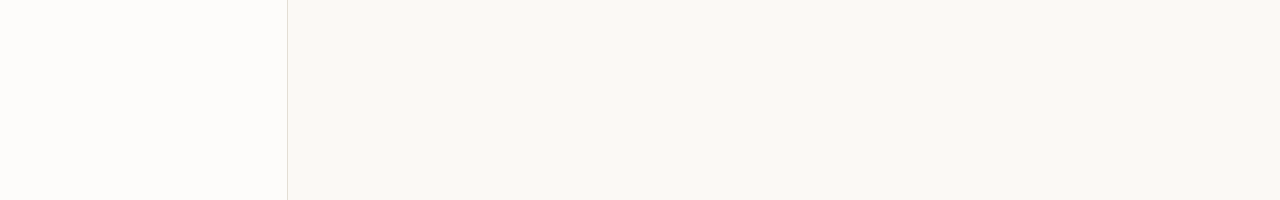
==== commit f2fc8e65: "feat: a home vira treinador de uma prática por vez O aplicativo deixa de perguntar o que estudar e p" ====
--- a/index.html
+++ b/index.html
@@ -3,20 +3,30 @@
 <head>
 <meta charset="utf-8">
 <meta name="viewport" content="width=device-width, initial-scale=1, viewport-fit=cover">
-<title>Harmonia Prime — caderno de estudos</title>
-<meta name="description" content="Caderno interativo de harmonia: anotações das aulas com teclado, som e transposição de tom.">
+<title>Harmonia Prime · prática de hoje</title>
+<meta name="description" content="Treinador de harmonia no teclado: uma microprática de cinco minutos por vez, com a biblioteca de aulas guardada atrás.">
 <meta name="theme-color" content="#fbf9f5">
 <link rel="stylesheet" href="css/estilo.css">
 <link rel="icon" href="data:image/svg+xml,<svg xmlns='http://www.w3.org/2000/svg' viewBox='0 0 32 32'><rect width='32' height='32' rx='6' fill='%2317171a'/><rect x='7' y='8' width='4' height='16' fill='%23fff'/><rect x='12' y='8' width='4' height='16' fill='%23c9a227'/><rect x='17' y='8' width='4' height='16' fill='%23fff'/><rect x='22' y='8' width='3' height='16' fill='%23c9a227'/></svg>">
 </head>
 <body>
 
-<div class="layout">
+<!-- ---------- HOJE: uma coisa por vez ---------- -->
+<section id="tela-hoje" class="tela-hoje">
+  <header class="hoje-marca">
+    <span>Harmonia Prime</span>
+  </header>
+  <main class="hoje-palco" id="hoje-palco"></main>
+</section>
+
+<!-- ---------- BIBLIOTECA: tudo o que está guardado ---------- -->
+<div id="tela-biblioteca" class="layout" hidden>
 
   <aside class="lateral" id="lateral">
     <div class="marca">
       <h1>Harmonia Prime</h1>
-      <p class="sub">Caderno de estudos · 12 aulas</p>
+      <p class="sub">Biblioteca · 12 aulas</p>
+      <button class="voltar-hoje" type="button" data-ir="hoje">← Prática de hoje</button>
     </div>
     <nav id="lista-aulas"></nav>
   </aside>
@@ -26,6 +36,7 @@
   <div class="principal">
     <div class="barra-tom">
       <button id="abrir-menu" type="button" aria-label="Abrir menu de aulas">☰</button>
+      <button class="voltar-hoje compacto" type="button" data-ir="hoje">← Hoje</button>
       <span class="rotulo">Tom</span>
       <div id="seletor-tom"></div>
       <span class="pista">passe o mouse em qualquer cifra para ver o teclado</span>
@@ -40,6 +51,9 @@
 <script src="js/cifras.js"></script>
 <script src="js/aplicar.js"></script>
 <script src="conteudo/aulas.js"></script>
+<script src="conteudo/praticas.js"></script>
+<script src="js/treinador.js"></script>
+<script src="js/hoje.js"></script>
 <script src="js/app.js"></script>
 </body>
 </html>
--- a/css/estilo.css
+++ b/css/estilo.css
@@ -655,6 +655,37 @@
   padding: 16px 20px 18px;
   box-shadow: var(--sombra);
 }
+.card-exercicio.atual { border-color: var(--ouro); box-shadow: 0 0 0 3px var(--ouro-fundo); }
+
+/* rotina cronometrada */
+.rotina {
+  border: 1px solid var(--linha);
+  background: var(--fundo-cartao);
+  border-radius: var(--raio);
+  padding: 14px 16px;
+  margin-bottom: 16px;
+}
+.rotina-acoes { display: flex; align-items: center; gap: 12px; flex-wrap: wrap; }
+.rotina-registro { font-size: 12px; color: var(--tinta-fraca); font-family: var(--mono); }
+.rotina-painel { display: flex; align-items: center; gap: 12px; flex-wrap: wrap; }
+.rotina-painel:not(:empty) {
+  margin-top: 12px;
+  border-top: 1px dashed var(--linha);
+  padding-top: 12px;
+}
+.rotina-nome { font-family: var(--serif); font-size: 15px; }
+.rotina-tempo { font-family: var(--mono); font-size: 21px; min-width: 54px; }
+.rotina-botao {
+  font-size: 12.5px;
+  color: var(--tinta-suave);
+  background: none;
+  border: 1px solid var(--linha);
+  border-radius: 999px;
+  padding: 3px 12px;
+  transition: all .12s;
+}
+.rotina-botao:hover { border-color: var(--ouro); color: var(--tinta); }
+.rotina-fim { margin: 0; font-size: 13.5px; color: var(--tinta-suave); }
 .exercicio-topo { display: flex; align-items: baseline; gap: 14px; }
 .exercicio-n {
   font-family: var(--mono);
@@ -870,6 +901,42 @@
 .musica-seletor { display: flex; gap: 4px; flex-wrap: wrap; }
 .musica-original { font-size: 12px; color: var(--tinta-fraca); font-family: var(--mono); }
 
+/* treino: andamento, loop e modo pergunta */
+.musica-treino { display: flex; align-items: center; gap: 10px; flex-wrap: wrap; margin-top: 12px; }
+.treino-bpm {
+  display: inline-flex;
+  align-items: center;
+  gap: 2px;
+  border: 1px solid var(--linha);
+  border-radius: 999px;
+  background: var(--fundo-cartao);
+  padding: 2px 4px;
+}
+.treino-passo {
+  width: 24px;
+  height: 24px;
+  border: 0;
+  background: none;
+  color: var(--tinta-suave);
+  font-size: 14px;
+  line-height: 1;
+  border-radius: 50%;
+  padding: 0;
+}
+.treino-passo:hover { background: var(--ouro-fundo); color: var(--tinta); }
+.treino-visor { font-family: var(--mono); font-size: 12px; min-width: 52px; text-align: center; }
+.treino-toggle {
+  font-size: 12.5px;
+  color: var(--tinta-suave);
+  background: var(--fundo-cartao);
+  border: 1px solid var(--linha);
+  border-radius: 999px;
+  padding: 4px 12px;
+  transition: all .12s;
+}
+.treino-toggle:hover { border-color: var(--ouro); color: var(--tinta); }
+.treino-toggle.ativo { background: var(--tinta); border-color: var(--tinta); color: #fff; }
+
 /* escolha do conceito */
 .conceito-escolha { margin-bottom: 18px; }
 .conceito-chips { display: flex; flex-wrap: wrap; gap: 6px; margin-top: 8px; }
@@ -910,15 +977,29 @@
 .resumo-nome { font-family: var(--serif); font-size: 17px; margin: 0; }
 .resumo-texto { margin: 5px 0 0; font-size: 14px; color: #5a4a1e; }
 .resumo-vazio { margin: 10px 0 0; font-size: 13.5px; color: #5a4a1e; }
+.resumo-nota { margin: 6px 0 0; font-size: 12px; color: #8a6d10; }
 .resumo-lista { list-style: none; margin: 13px 0 0; padding: 0; display: grid; gap: 8px; }
 .resumo-lista li {
   display: grid;
-  grid-template-columns: auto 1fr auto;
+  grid-template-columns: auto 1fr auto auto;
   gap: 11px;
   align-items: baseline;
   font-size: 13.5px;
   color: #5a4a1e;
 }
+.resumo-ouvir {
+  font-family: var(--sans);
+  font-size: 11.5px;
+  white-space: nowrap;
+  color: var(--tinta-suave);
+  background: #fff;
+  border: 1px solid var(--ouro-claro);
+  border-radius: 999px;
+  padding: 2px 10px;
+  transition: all .12s;
+}
+.resumo-ouvir:hover { color: var(--tinta); border-color: var(--ouro); }
+.resumo-ouvir.tocando { background: var(--tinta); border-color: var(--tinta); color: #fff; }
 .resumo-onde {
   font-family: var(--mono);
   font-size: 12.5px;
@@ -976,13 +1057,27 @@
 }
 /* ocorrência seguinte da mesma receita: marca sem repetir o texto */
 .cifra-pos.repetido .cifra-chip { background: none; border-bottom-style: dotted; }
+
+/* play-along: o acorde da vez acende */
+.cifra-chip.tocando { background: var(--ouro); color: #fff; }
+.mini-play.tocando { background: var(--tinta); color: #fff; border-color: var(--tinta); }
+
+/* modo pergunta: o grau no lugar da cifra até o clique */
+.cifra-chip.pergunta {
+  color: #5c7482;
+  background: var(--fundo-suave);
+  border-bottom: 1px dashed var(--aco);
+}
+.cifra-chip.pergunta:hover { background: var(--aco-claro); color: var(--tinta); }
 .cifra-sugestao {
   display: block;
   font-size: 10.5px;
+  line-height: 1.2;
   color: var(--ouro);
   padding-left: 4px;
   margin-top: 1px;
-  cursor: help;
+  white-space: nowrap;
+  pointer-events: none;      /* nunca rouba o clique da cifra */
 }
 .cifra-letra { white-space: pre; color: var(--tinta-suave); }
 
@@ -1107,3 +1202,360 @@
 @media print {
   .lateral, .barra-tom { display: none; }
 }
+
+/* ===========================================================
+   Tela Hoje · uma coisa por vez
+   O oposto da biblioteca: nada além da próxima ação.
+   =========================================================== */
+
+.tela-hoje {
+  min-height: 100vh;
+  min-height: 100dvh;
+  display: flex;
+  flex-direction: column;
+  background: var(--fundo);
+}
+.tela-hoje[hidden] { display: none; }
+
+.hoje-marca {
+  padding: 22px 26px 0;
+  font-family: var(--mono);
+  font-size: 10.5px;
+  letter-spacing: .18em;
+  text-transform: uppercase;
+  color: var(--tinta-fraca);
+}
+
+.hoje-palco {
+  flex: 1;
+  display: flex;
+  align-items: center;
+  justify-content: center;
+  padding: 30px 22px 80px;
+}
+
+.hoje-cartao {
+  width: 100%;
+  max-width: 620px;
+  display: flex;
+  flex-direction: column;
+  align-items: flex-start;
+}
+.hoje-cartao.centro { align-items: center; text-align: center; }
+
+.hoje-saudacao {
+  font-family: var(--serif);
+  font-size: 19px;
+  color: var(--tinta-suave);
+  margin: 0 0 34px;
+}
+
+.hoje-etiqueta {
+  display: flex;
+  align-items: baseline;
+  gap: 12px;
+  font-family: var(--mono);
+  font-size: 10.5px;
+  letter-spacing: .18em;
+  text-transform: uppercase;
+  color: var(--ouro);
+  margin: 0 0 10px;
+}
+.hoje-etiqueta .hoje-tempo {
+  color: var(--tinta-fraca);
+  letter-spacing: .12em;
+}
+
+.hoje-titulo {
+  font-family: var(--serif);
+  font-size: clamp(30px, 6vw, 44px);
+  line-height: 1.1;
+  letter-spacing: -.02em;
+  margin: 0;
+}
+
+.hoje-recado {
+  color: var(--tinta-suave);
+  font-size: 15px;
+  margin: 14px 0 0;
+  font-style: italic;
+}
+
+.hoje-progressao {
+  display: flex;
+  align-items: center;
+  gap: 8px;
+  flex-wrap: wrap;
+  margin: 28px 0 0;
+}
+.hoje-progressao .chip { font-size: 18px; padding: 8px 15px; }
+
+.hoje-rotulo {
+  font-family: var(--mono);
+  font-size: 10px;
+  letter-spacing: .16em;
+  text-transform: uppercase;
+  color: var(--tinta-fraca);
+  display: block;
+  margin-bottom: 8px;
+}
+
+.hoje-aprende { margin: 32px 0 0; max-width: 56ch; }
+.hoje-aprende p { margin: 0; color: var(--tinta-suave); font-size: 16px; }
+
+.hoje-par {
+  display: flex;
+  gap: 34px;
+  flex-wrap: wrap;
+  margin: 28px 0 0;
+  padding: 18px 20px;
+  background: var(--fundo-suave);
+  border-radius: var(--raio);
+}
+.hoje-lado { min-width: 0; }
+.pp-tira, .hoje-lado > div {
+  display: flex;
+  align-items: center;
+  gap: 6px;
+  flex-wrap: wrap;
+}
+.pp-seta { color: var(--tinta-fraca); font-size: 12px; }
+
+.hoje-tom {
+  font-family: var(--mono);
+  font-size: 11.5px;
+  color: var(--tinta-fraca);
+  margin: 16px 0 0;
+}
+
+.hoje-comecar {
+  margin: 40px 0 0;
+  background: var(--tinta);
+  color: #fff;
+  border: 0;
+  border-radius: 10px;
+  padding: 15px 30px;
+  font-size: 15px;
+  letter-spacing: .02em;
+  box-shadow: var(--sombra);
+  transition: transform .12s, background .12s;
+}
+.hoje-comecar:hover { background: #000; transform: translateY(-1px); }
+.hoje-comecar:active { transform: translateY(0); }
+
+.hoje-link {
+  background: none;
+  border: 0;
+  color: var(--tinta-fraca);
+  font-size: 13px;
+  padding: 10px 2px;
+  text-decoration: underline;
+  text-decoration-color: var(--linha);
+  text-underline-offset: 3px;
+}
+.hoje-link:hover { color: var(--tinta); }
+.hoje-link.discreto { font-size: 12px; margin-top: 4px; opacity: .85; }
+
+.hoje-rodape { margin-top: 26px; }
+
+.hoje-nota {
+  margin: 34px 0 0;
+  font-size: 12.5px;
+  color: var(--tinta-fraca);
+  border-top: 1px solid var(--linha);
+  padding-top: 14px;
+  width: 100%;
+}
+.hoje-cartao.centro .hoje-nota { border-top: 0; padding-top: 0; }
+
+/* ---------- passo a passo ---------- */
+
+.hoje-cartao.pratica { align-items: stretch; }
+
+.pp-topo {
+  display: flex;
+  align-items: baseline;
+  justify-content: space-between;
+  gap: 16px;
+  border-bottom: 1px solid var(--linha);
+  padding-bottom: 12px;
+  margin-bottom: 26px;
+}
+.pp-tit {
+  font-family: var(--serif);
+  font-size: 16px;
+  color: var(--tinta-suave);
+}
+.pp-sair {
+  background: none;
+  border: 0;
+  color: var(--tinta-fraca);
+  font-size: 12px;
+  padding: 4px;
+}
+.pp-sair:hover { color: var(--tinta); }
+
+.pp-contador {
+  font-family: var(--mono);
+  font-size: 10.5px;
+  letter-spacing: .18em;
+  text-transform: uppercase;
+  color: var(--ouro);
+  margin: 0 0 10px;
+}
+
+.pp-texto {
+  font-family: var(--serif);
+  font-size: clamp(22px, 4.4vw, 30px);
+  line-height: 1.22;
+  letter-spacing: -.015em;
+  margin: 0 0 8px;
+  font-weight: 400;
+}
+
+.pp-painel { margin: 22px 0 0; }
+.pp-rotulo {
+  font-family: var(--mono);
+  font-size: 10px;
+  letter-spacing: .16em;
+  text-transform: uppercase;
+  color: var(--tinta-fraca);
+  display: block;
+  margin-bottom: 6px;
+}
+.pp-painel .linha-cifras { margin: 0 0 10px; }
+.pp-painel .pp-rotulo { margin-top: 8px; }
+.pp-painel .chip { font-size: 16px; padding: 7px 13px; }
+.pp-visor {
+  margin-top: 10px;
+  background: var(--fundo-cartao);
+  border: 1px solid var(--linha);
+  border-radius: var(--raio);
+  padding: 10px;
+}
+.pp-visor .caixa-teclado { margin: 0; }
+.pp-visor .teclado { max-width: 100%; }
+.pp-visor .rotulo-nota { font-size: 11px; }
+
+.chip.oculto { position: relative; }
+.chip.oculto .chip-cifra { opacity: 0; }
+.chip.oculto::after {
+  content: '·';
+  position: absolute;
+  inset: 0;
+  display: flex;
+  align-items: center;
+  justify-content: center;
+  color: var(--tinta-fraca);
+  font-family: var(--mono);
+}
+.pp-painel.escondido .pp-visor { display: none; }
+.pp-esconder {
+  background: none;
+  border: 0;
+  color: var(--tinta-fraca);
+  font-size: 12px;
+  padding: 8px 2px 0;
+  text-decoration: underline;
+  text-decoration-color: var(--linha);
+  text-underline-offset: 3px;
+}
+.pp-esconder:hover { color: var(--tinta); }
+
+.pp-nota {
+  margin: 22px 0 0;
+  color: var(--tinta-suave);
+  font-size: 15px;
+  max-width: 56ch;
+}
+
+.pp-video, .pp-musica { margin: 22px 0 0; }
+.pp-botao-video {
+  border: 1px solid var(--linha);
+  background: #fff;
+  color: var(--tinta);
+  border-radius: 8px;
+  padding: 10px 18px;
+  font-size: 14px;
+  display: inline-flex;
+  align-items: center;
+  gap: 9px;
+}
+.pp-botao-video:hover { border-color: var(--ouro); }
+.pp-botao-video .ico { font-size: 9px; color: var(--ouro); }
+
+.hoje-cartao.pratica .hoje-comecar { align-self: flex-start; }
+.hoje-cartao.pratica .hoje-link { align-self: flex-start; }
+
+/* ---------- fim da prática ---------- */
+
+.hoje-pergunta {
+  font-family: var(--serif);
+  font-size: clamp(24px, 5vw, 34px);
+  line-height: 1.2;
+  font-weight: 400;
+  margin: 0 0 10px;
+  max-width: 20ch;
+}
+
+.hoje-selo {
+  font-family: var(--serif);
+  font-size: clamp(26px, 5vw, 36px);
+  margin: 0 0 12px;
+  letter-spacing: -.01em;
+}
+
+.hoje-frase {
+  color: var(--tinta-suave);
+  font-size: 16px;
+  margin: 0;
+  max-width: 44ch;
+}
+.hoje-frase.grande { font-family: var(--serif); font-size: 28px; color: var(--tinta); }
+.hoje-frase .mono { font-family: var(--mono); font-size: 13px; }
+
+.hoje-feedback { margin: 34px 0 0; }
+.hoje-rostos { display: flex; gap: 8px; flex-wrap: wrap; justify-content: center; }
+.hoje-rosto {
+  border: 1px solid var(--linha);
+  background: #fff;
+  border-radius: 999px;
+  padding: 8px 16px 8px 12px;
+  font-size: 13px;
+  color: var(--tinta-suave);
+  display: inline-flex;
+  align-items: center;
+  gap: 8px;
+}
+.hoje-rosto:hover { border-color: var(--ouro-claro); }
+.hoje-rosto .rosto { font-size: 16px; line-height: 1; }
+.hoje-rosto.escolhido {
+  border-color: var(--ouro);
+  background: var(--ouro-fundo);
+  color: var(--tinta);
+}
+
+/* ---------- volta para hoje, dentro da biblioteca ---------- */
+
+.voltar-hoje {
+  margin-top: 14px;
+  border: 1px solid var(--linha);
+  background: #fff;
+  color: var(--tinta-suave);
+  border-radius: 8px;
+  padding: 7px 12px;
+  font-size: 12.5px;
+  width: 100%;
+  text-align: left;
+}
+.voltar-hoje:hover { border-color: var(--ouro); color: var(--tinta); }
+.voltar-hoje.compacto { display: none; width: auto; margin: 0; white-space: nowrap; }
+
+@media (max-width: 760px) {
+  .hoje-marca { padding: 16px 18px 0; }
+  .hoje-palco { padding: 18px 18px 60px; align-items: flex-start; }
+  .hoje-saudacao { margin-bottom: 22px; }
+  .hoje-par { flex-direction: column; gap: 16px; }
+  .hoje-comecar { width: 100%; text-align: center; }
+  .voltar-hoje.compacto { display: inline-block; }
+}
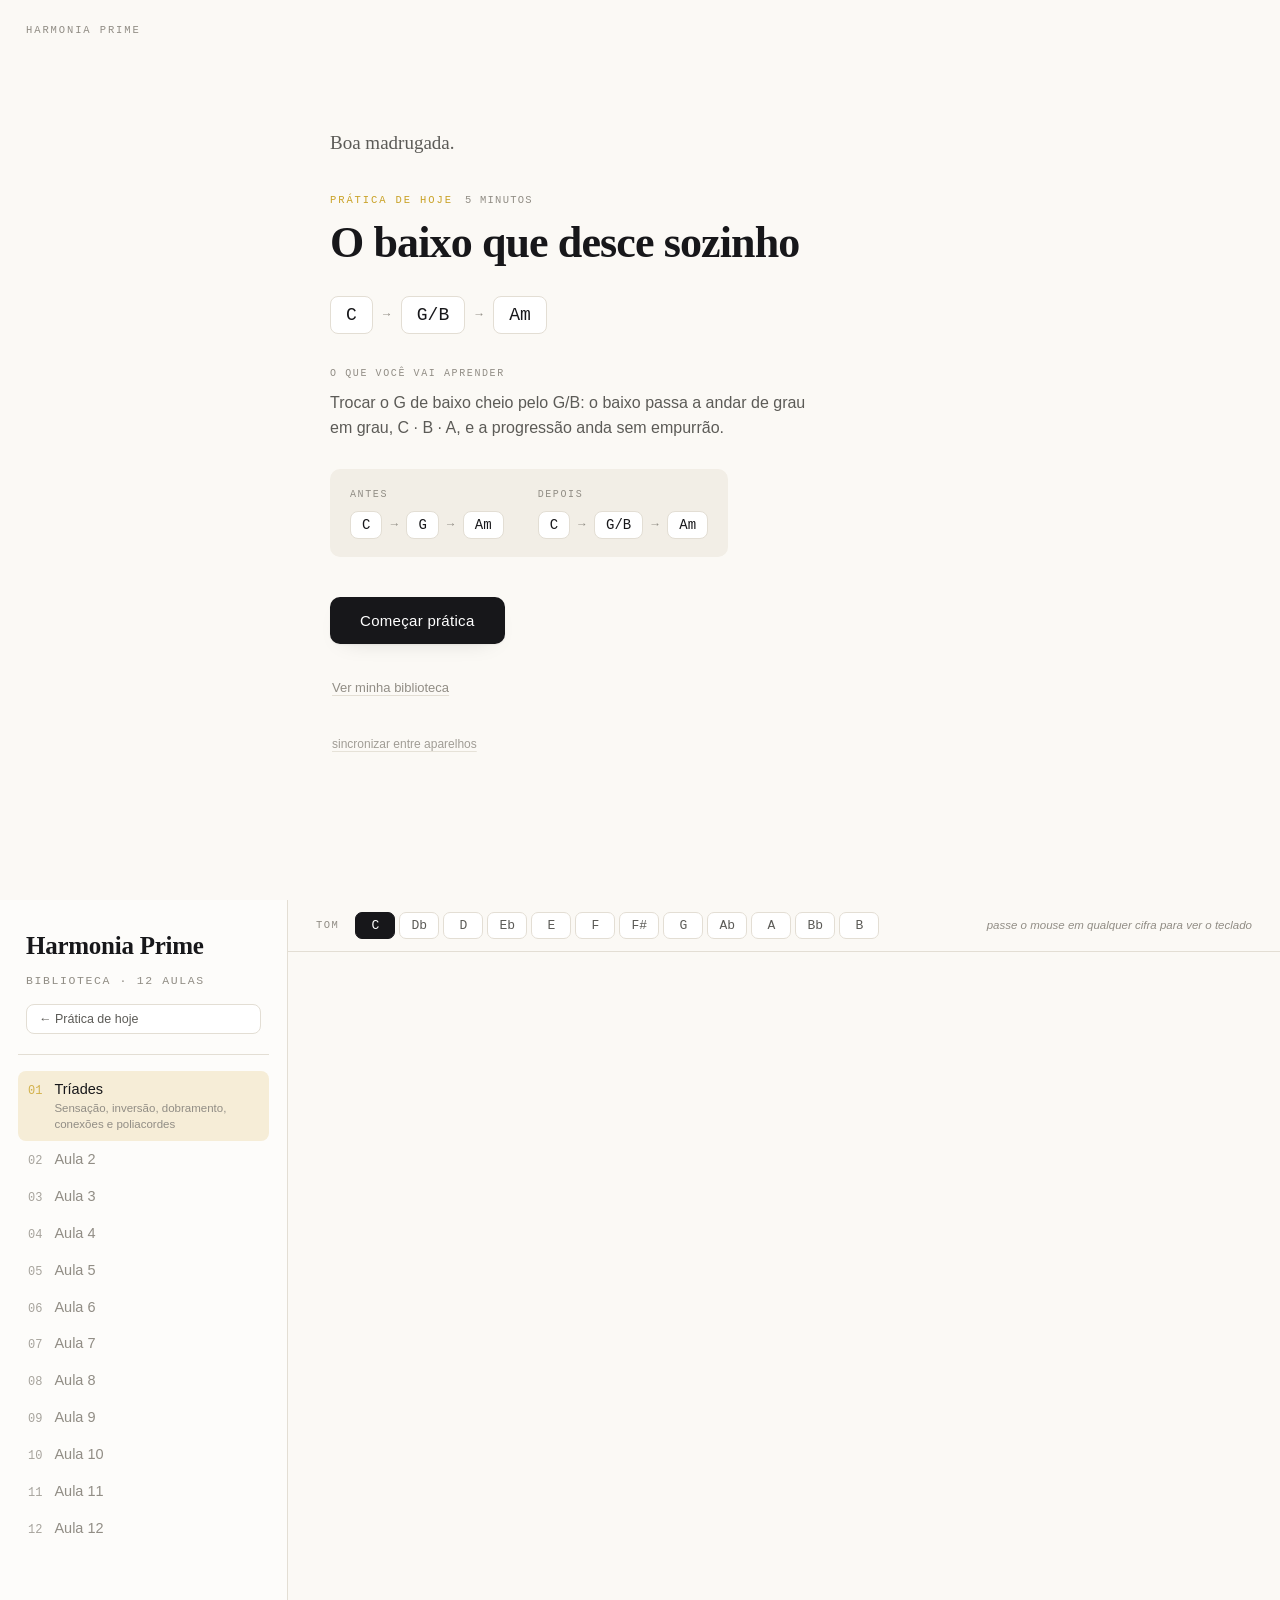
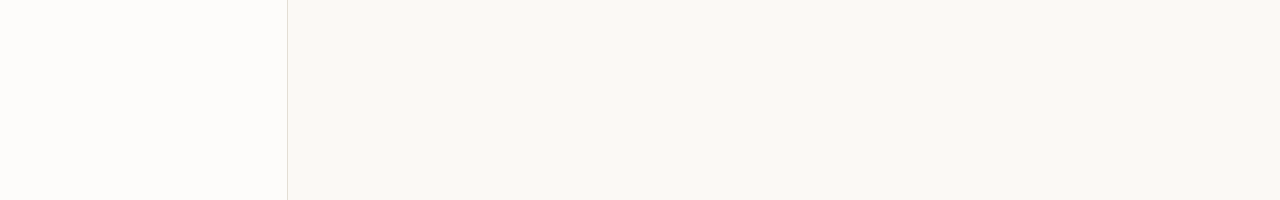
==== commit e3ddd42c: "feat: histórico de prática sincroniza entre aparelhos O localStorage é preso ao aparelho: praticar n" ====
--- a/index.html
+++ b/index.html
@@ -6,6 +6,13 @@
 <title>Harmonia Prime · prática de hoje</title>
 <meta name="description" content="Treinador de harmonia no teclado: uma microprática de cinco minutos por vez, com a biblioteca de aulas guardada atrás.">
 <meta name="theme-color" content="#fbf9f5">
+<!-- adicionado à tela de início, abre sem barra de navegador e o Safari
+     para de contar os sete dias que apagam o histórico de prática -->
+<meta name="mobile-web-app-capable" content="yes">
+<meta name="apple-mobile-web-app-capable" content="yes">
+<meta name="apple-mobile-web-app-status-bar-style" content="default">
+<meta name="apple-mobile-web-app-title" content="Harmonia">
+<link rel="apple-touch-icon" href="apple-touch-icon.png">
 <link rel="stylesheet" href="css/estilo.css">
 <link rel="icon" href="data:image/svg+xml,<svg xmlns='http://www.w3.org/2000/svg' viewBox='0 0 32 32'><rect width='32' height='32' rx='6' fill='%2317171a'/><rect x='7' y='8' width='4' height='16' fill='%23fff'/><rect x='12' y='8' width='4' height='16' fill='%23c9a227'/><rect x='17' y='8' width='4' height='16' fill='%23fff'/><rect x='22' y='8' width='3' height='16' fill='%23c9a227'/></svg>">
 </head>
@@ -53,6 +60,8 @@
 <script src="conteudo/aulas.js"></script>
 <script src="conteudo/praticas.js"></script>
 <script src="js/treinador.js"></script>
+<script src="js/config.js"></script>
+<script src="js/nuvem.js"></script>
 <script src="js/hoje.js"></script>
 <script src="js/app.js"></script>
 </body>
--- a/css/estilo.css
+++ b/css/estilo.css
@@ -1368,6 +1368,36 @@
 }
 .hoje-cartao.centro .hoje-nota { border-top: 0; padding-top: 0; }
 
+/* ---------- sincronização: rodapé, nunca porta de entrada ---------- */
+
+.hoje-nuvem {
+  margin-top: 18px;
+  width: 100%;
+  display: flex;
+  flex-direction: column;
+  align-items: flex-start;
+  gap: 2px;
+}
+.hoje-cartao.centro .hoje-nuvem { align-items: center; }
+
+.hoje-nuvem-selo {
+  font-size: 12px;
+  color: var(--tinta-fraca);
+  letter-spacing: .01em;
+}
+.hoje-nuvem-recado {
+  margin: 0 0 10px;
+  font-size: 13px;
+  color: var(--tinta-suave);
+  max-width: 44ch;
+}
+.hoje-nuvem-botao { min-height: 44px; }
+.hoje-nuvem-erro {
+  margin: 6px 0 0;
+  font-size: 12px;
+  color: #9a3b2f;
+}
+
 /* ---------- passo a passo ---------- */
 
 .hoje-cartao.pratica { align-items: stretch; }
